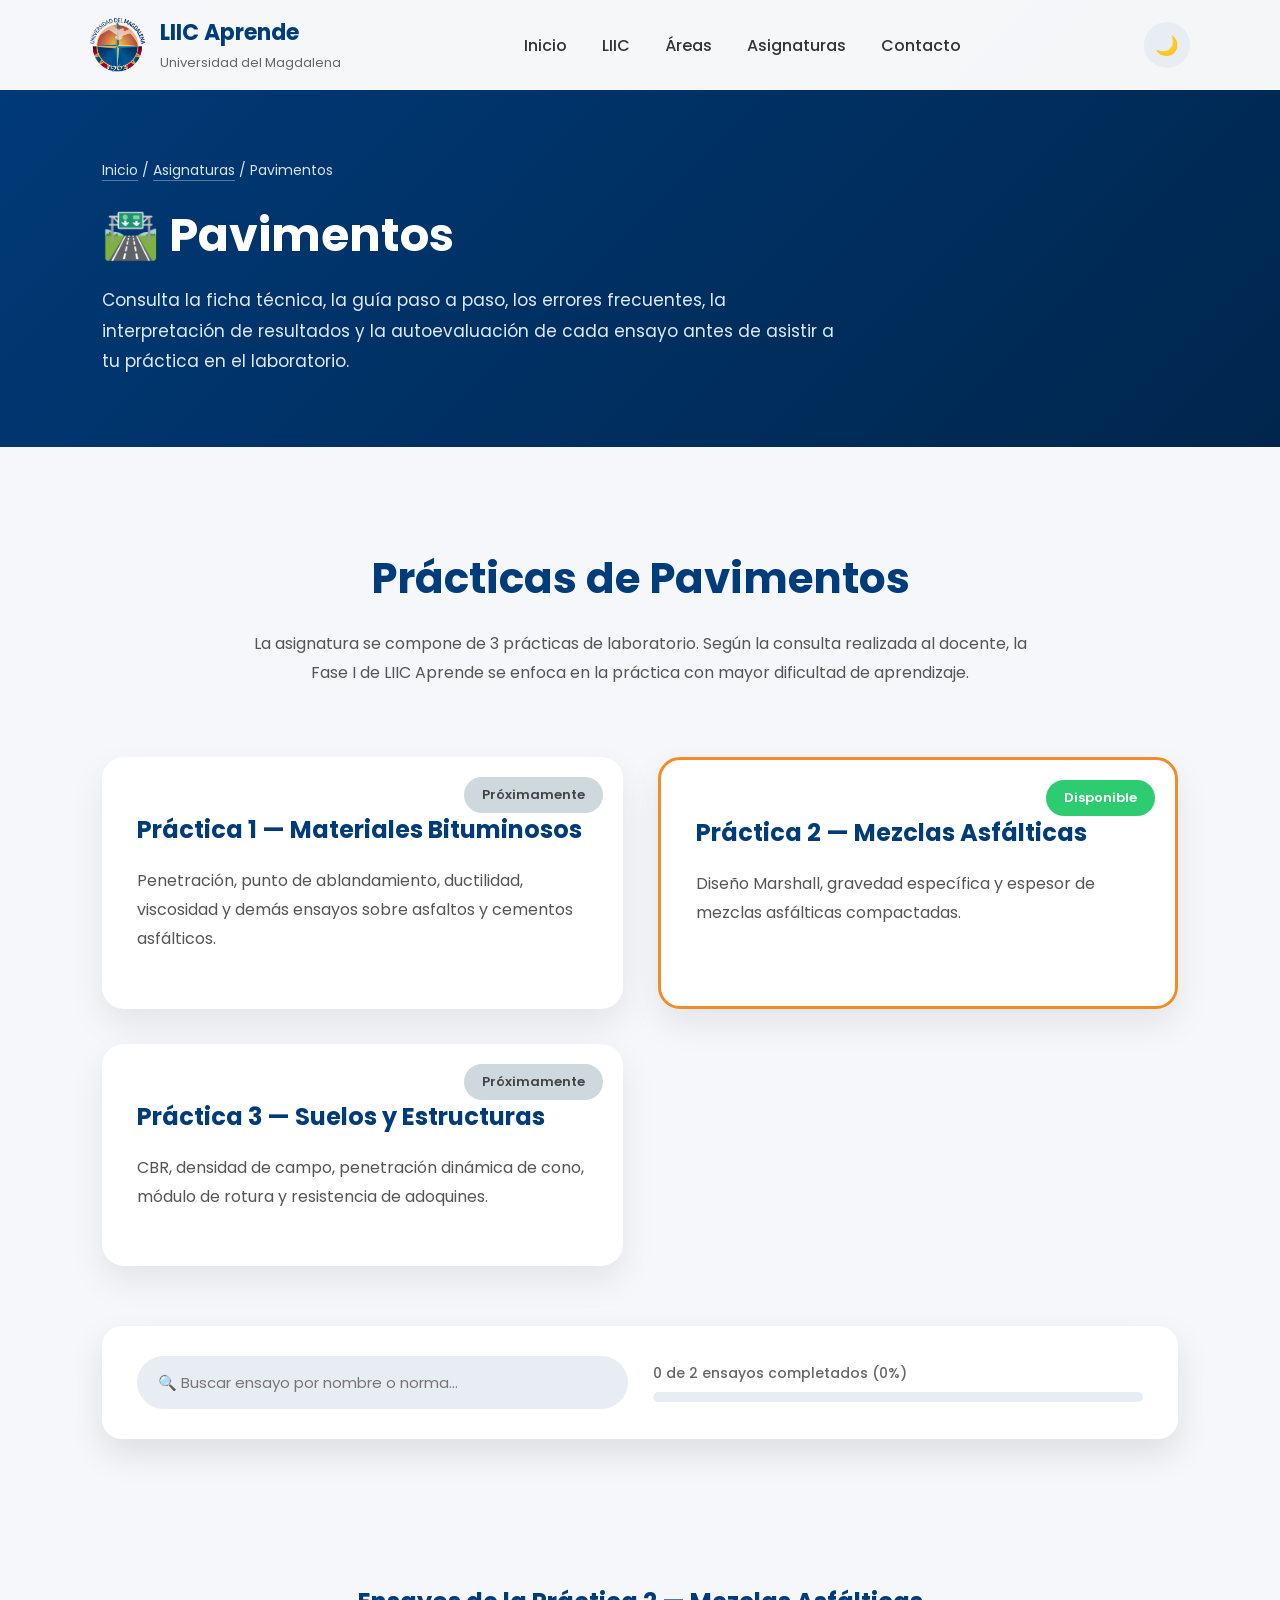
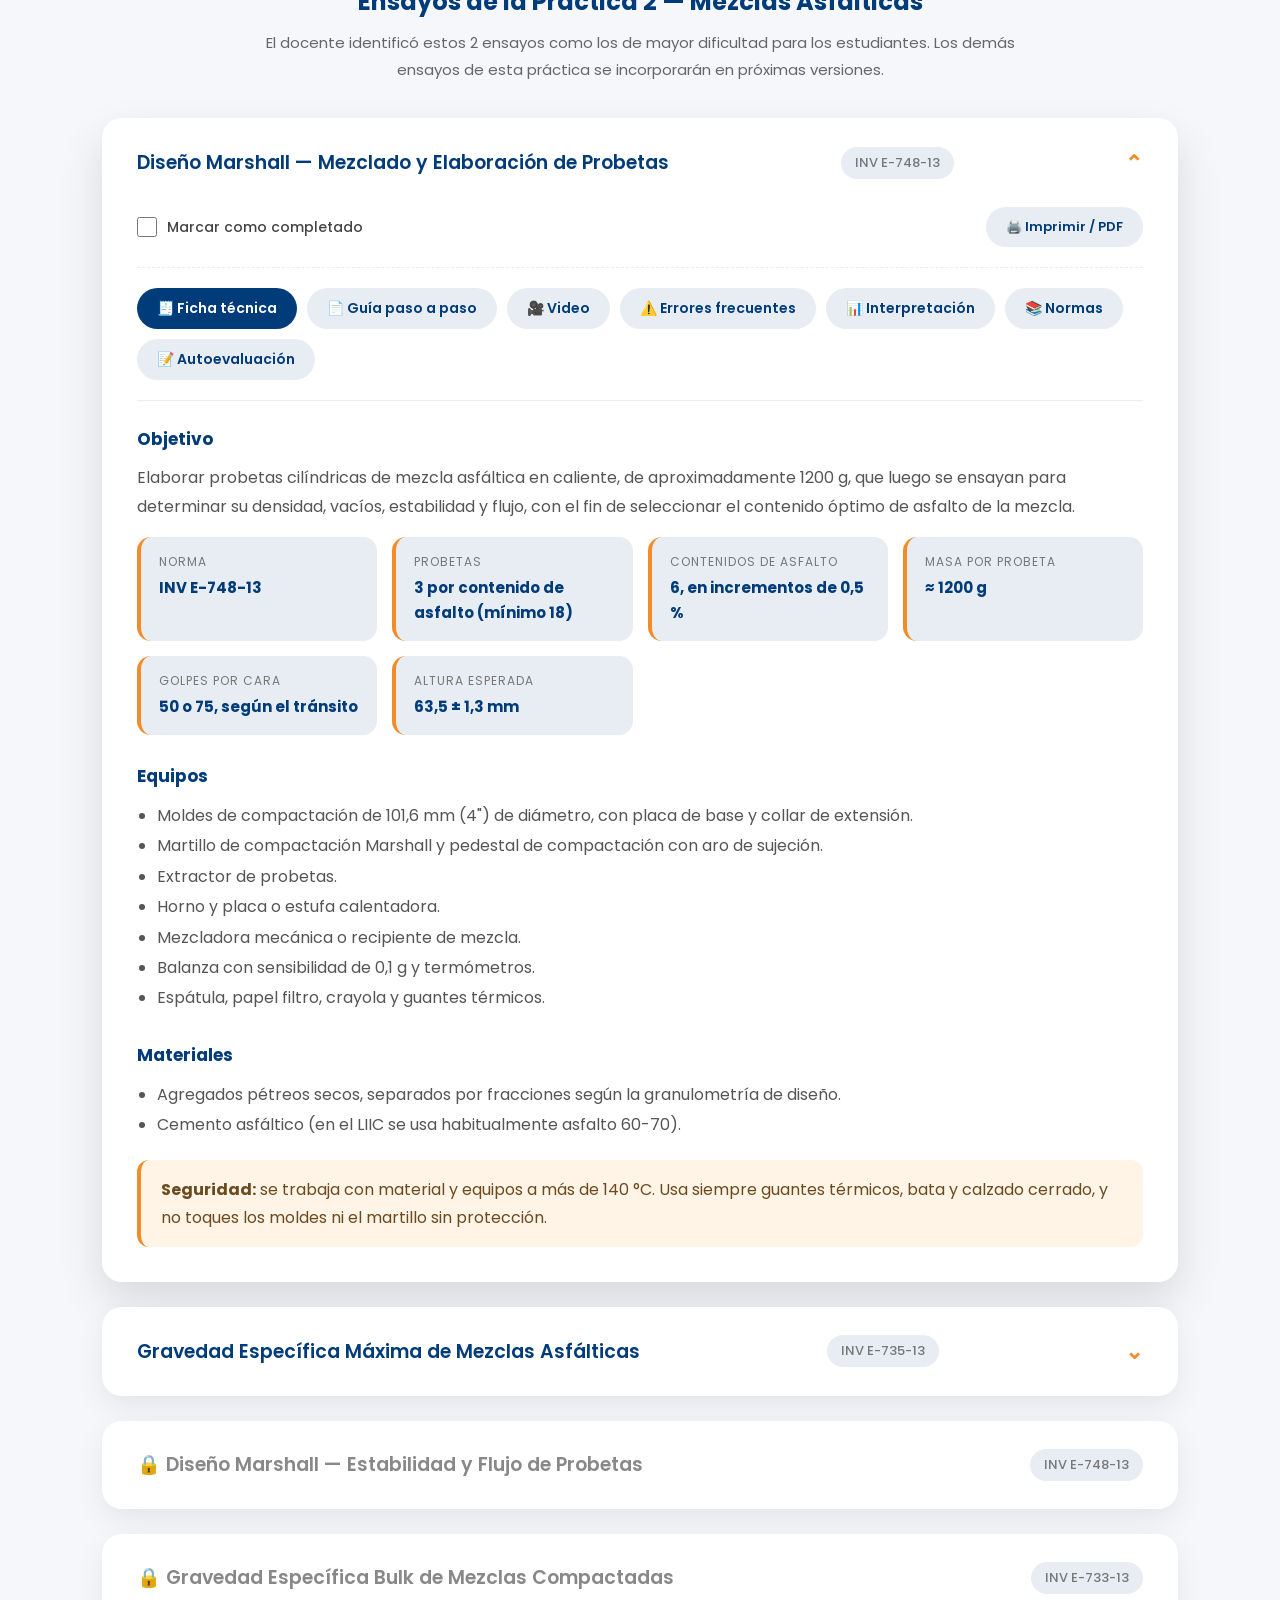
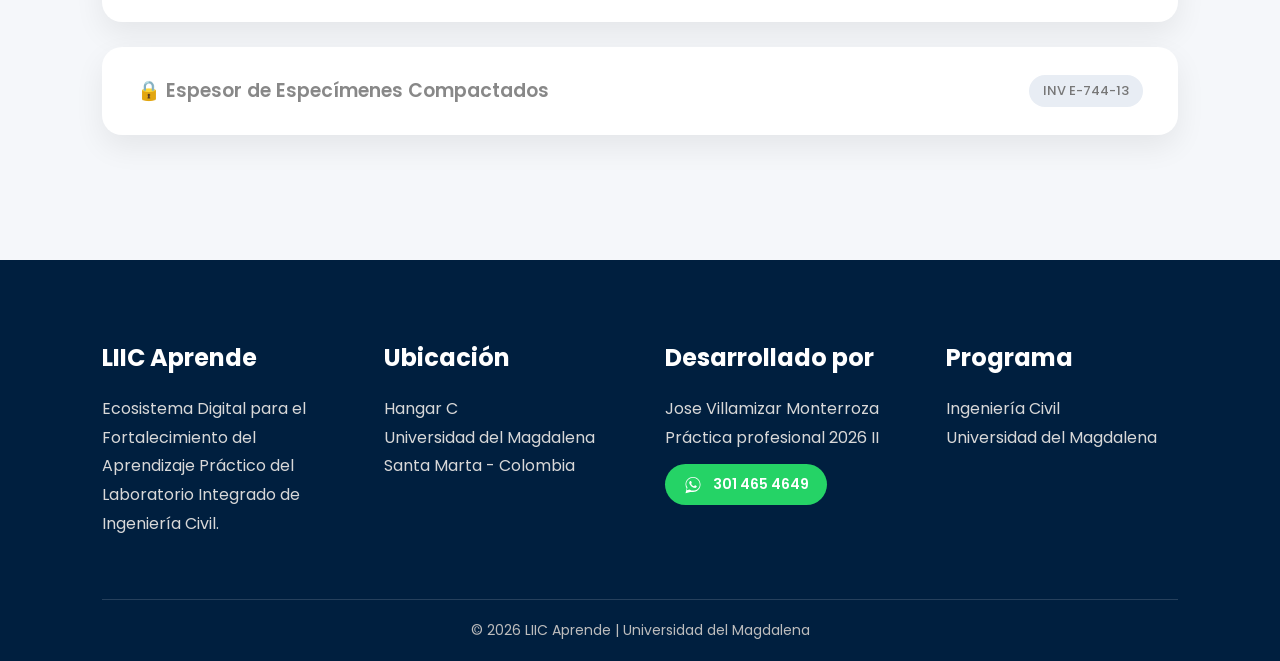
==== modulo.html @ 1488ef86 "Primera versión de LIIC Aprende" ====
<!DOCTYPE html>
<html lang="es">

<head>
    <script>
        (function () {
            var tema = localStorage.getItem('liic-tema') || 'light';
            document.documentElement.setAttribute('data-theme', tema);
        })();
    </script>

    <meta charset="UTF-8">
    <meta name="viewport" content="width=device-width, initial-scale=1.0">
    <title>Pavimentos | LIIC Aprende</title>
    <meta name="description" content="Guías, videos, errores frecuentes, normas técnicas y autoevaluaciones de la asignatura Pavimentos del Laboratorio Integrado de Ingeniería Civil.">

    <link rel="icon" type="image/svg+xml" href="assets/favicon.svg">

    <!-- Open Graph / redes sociales -->
    <meta property="og:title" content="Pavimentos | LIIC Aprende">
    <meta property="og:description" content="Consulta las guías, videos, errores frecuentes y normas técnicas de cada ensayo antes de asistir a tu práctica.">
    <meta property="og:image" content="assets/logo-unimagdalena.png">
    <meta property="og:type" content="website">
    <meta name="twitter:card" content="summary_large_image">

    <link rel="stylesheet" href="css/styles.css?v=4">
    <link rel="preconnect" href="https://fonts.googleapis.com">
    <link rel="preconnect" href="https://fonts.gstatic.com" crossorigin>
    <link href="https://fonts.googleapis.com/css2?family=Poppins:wght@300;400;500;600;700&display=swap" rel="stylesheet">
</head>

<body>

    <div id="loader">
        <div class="spinner"></div>
        <h2>LIIC Aprende</h2>
    </div>

    <!--==========================
    MODAL
    ===========================-->
    <div class="modal" id="modal">
        <div class="modalContenido">
            <span class="cerrar" id="cerrarModal">&times;</span>
            <h2 id="modalTitulo">Próximamente</h2>
            <p id="modalTexto">Este contenido aún se encuentra en desarrollo.</p>
            <button id="btnCerrar">Entendido</button>
        </div>
    </div>

    <button id="btnTop" aria-label="Volver arriba">↑</button>

    <header class="navbar">
        <div class="logo">
            <img src="assets/logo-unimagdalena.png" alt="Logo Universidad">
            <div>
                <h2>LIIC Aprende</h2>
                <span>Universidad del Magdalena</span>
            </div>
        </div>

        <nav id="navMenu">
            <a href="index.html#inicio">Inicio</a>
            <a href="index.html#liic">LIIC</a>
            <a href="index.html#areas">Áreas</a>
            <a href="index.html#materias">Asignaturas</a>
            <a href="index.html#contacto">Contacto</a>
        </nav>

        <div class="navAcciones">
            <button class="btnTema" id="btnTema" aria-label="Cambiar a modo oscuro">🌙</button>
            <button class="btnMenu" id="btnMenu" aria-label="Abrir menú">
                <span></span>
                <span></span>
                <span></span>
            </button>
        </div>
    </header>

    <section class="moduloHero">
        <div class="breadcrumb">
            <a href="index.html">Inicio</a> / <a href="index.html#materias">Asignaturas</a> / Pavimentos
        </div>
        <h1>🛣️ Pavimentos</h1>
        <p>
            Consulta la ficha técnica, la guía paso a paso, los errores frecuentes, la interpretación de resultados
            y la autoevaluación de cada ensayo antes de asistir a tu práctica en el laboratorio.
        </p>
    </section>

    <!--=========================================
    PRÁCTICAS DE LA ASIGNATURA
    ==========================================-->
    <section class="materias" id="practicas">
        <div class="titulo">
            <h2>Prácticas de Pavimentos</h2>
            <p>La asignatura se compone de 3 prácticas de laboratorio. Según la consulta realizada al docente, la Fase I de LIIC Aprende se enfoca en la práctica con mayor dificultad de aprendizaje.</p>
        </div>

        <div class="gridMaterias">
            <div class="materia bloqueada">
                <div class="estado">Próximamente</div>
                <h3>Práctica 1 — Materiales Bituminosos</h3>
                <p>Penetración, punto de ablandamiento, ductilidad, viscosidad y demás ensayos sobre asfaltos y cementos asfálticos.</p>
            </div>

            <div class="materia activa">
                <div class="estado disponible">Disponible</div>
                <h3>Práctica 2 — Mezclas Asfálticas</h3>
                <p>Diseño Marshall, gravedad específica y espesor de mezclas asfálticas compactadas.</p>
            </div>

            <div class="materia bloqueada">
                <div class="estado">Próximamente</div>
                <h3>Práctica 3 — Suelos y Estructuras</h3>
                <p>CBR, densidad de campo, penetración dinámica de cono, módulo de rotura y resistencia de adoquines.</p>
            </div>
        </div>
    </section>

    <!--=========================================
    BUSCADOR + PROGRESO
    ==========================================-->
    <div class="herramientasModulo">
        <div class="buscadorWrap">
            <input type="text" id="buscadorEnsayos" placeholder="🔍 Buscar ensayo por nombre o norma...">
        </div>
        <div class="progresoWrap">
            <div class="progresoInfo" id="progresoTexto">0 de 2 ensayos completados (0%)</div>
            <div class="progresoBarraFondo">
                <div class="progresoBarra" id="barraProgreso"></div>
            </div>
        </div>
    </div>

    <section class="ensayos">

        <div class="sinResultados" id="sinResultados">
            😕 No se encontraron ensayos que coincidan con tu búsqueda.
        </div>

        <div class="tituloEnsayos">
            <h3>Ensayos de la Práctica 2 — Mezclas Asfálticas</h3>
            <p>El docente identificó estos 2 ensayos como los de mayor dificultad para los estudiantes. Los demás ensayos de esta práctica se incorporarán en próximas versiones.</p>
        </div>

        <!-- ============ ENSAYO CRÍTICO 1 ============ -->
        <details class="ensayoCard" data-id="marshall-elaboracion" open>
            <summary>
                Diseño Marshall — Mezclado y Elaboración de Probetas
                <span class="norma">INV E-748-13</span>
                <span class="flecha">⌄</span>
            </summary>
            <div class="ensayoCuerpo">

                <div class="cardHerramientas">
                    <label class="checkCompletadoWrap">
                        <input type="checkbox" class="checkCompletado">
                        Marcar como completado
                    </label>
                    <button type="button" class="btnImprimir">🖨️ Imprimir / PDF</button>
                </div>

                <div class="tabs">
                    <button class="tabBtn activo" data-tab="ficha">🧾 Ficha técnica</button>
                    <button class="tabBtn" data-tab="guia">📄 Guía paso a paso</button>
                    <button class="tabBtn" data-tab="video">🎥 Video</button>
                    <button class="tabBtn" data-tab="errores">⚠️ Errores frecuentes</button>
                    <button class="tabBtn" data-tab="interpretacion">📊 Interpretación</button>
                    <button class="tabBtn" data-tab="normas">📚 Normas</button>
                    <button class="tabBtn" data-tab="autoeval">📝 Autoevaluación</button>
                </div>

                <!-- FICHA TÉCNICA -->
                <div class="tabPanel activo" data-panel="ficha">
                    <h4>Objetivo</h4>
                    <p>Elaborar probetas cilíndricas de mezcla asfáltica en caliente, de aproximadamente 1200 g, que luego se ensayan para determinar su densidad, vacíos, estabilidad y flujo, con el fin de seleccionar el contenido óptimo de asfalto de la mezcla.</p>

                    <div class="fichaGrid">
                        <div class="fichaItem">
                            <span class="fichaEtiqueta">Norma</span>
                            <strong>INV E-748-13</strong>
                        </div>
                        <div class="fichaItem">
                            <span class="fichaEtiqueta">Probetas</span>
                            <strong>3 por contenido de asfalto (mínimo 18)</strong>
                        </div>
                        <div class="fichaItem">
                            <span class="fichaEtiqueta">Contenidos de asfalto</span>
                            <strong>6, en incrementos de 0,5 %</strong>
                        </div>
                        <div class="fichaItem">
                            <span class="fichaEtiqueta">Masa por probeta</span>
                            <strong>≈ 1200 g</strong>
                        </div>
                        <div class="fichaItem">
                            <span class="fichaEtiqueta">Golpes por cara</span>
                            <strong>50 o 75, según el tránsito</strong>
                        </div>
                        <div class="fichaItem">
                            <span class="fichaEtiqueta">Altura esperada</span>
                            <strong>63,5 ± 1,3 mm</strong>
                        </div>
                    </div>

                    <h4>Equipos</h4>
                    <ul>
                        <li>Moldes de compactación de 101,6 mm (4") de diámetro, con placa de base y collar de extensión.</li>
                        <li>Martillo de compactación Marshall y pedestal de compactación con aro de sujeción.</li>
                        <li>Extractor de probetas.</li>
                        <li>Horno y placa o estufa calentadora.</li>
                        <li>Mezcladora mecánica o recipiente de mezcla.</li>
                        <li>Balanza con sensibilidad de 0,1 g y termómetros.</li>
                        <li>Espátula, papel filtro, crayola y guantes térmicos.</li>
                    </ul>

                    <h4>Materiales</h4>
                    <ul>
                        <li>Agregados pétreos secos, separados por fracciones según la granulometría de diseño.</li>
                        <li>Cemento asfáltico (en el LIIC se usa habitualmente asfalto 60-70).</li>
                    </ul>

                    <div class="nota notaAlerta">
                        <strong>Seguridad:</strong> se trabaja con material y equipos a más de 140 °C. Usa siempre guantes térmicos, bata y calzado cerrado, y no toques los moldes ni el martillo sin protección.
                    </div>
                </div>

                <!-- GUÍA PASO A PASO -->
                <div class="tabPanel" data-panel="guia">
                    <h4>1. Antes de la práctica</h4>
                    <ol class="pasos">
                        <li>Secar los agregados a 110 °C, separarlos por fracciones y pesar la masa de cada tamiz necesaria para una probeta de ≈ 1200 g, según la hoja de cálculo de diseño Marshall del LIIC.</li>
                        <li>Calcular la masa de asfalto para cada uno de los 6 contenidos. Normalmente se inicia en 4,5 % o 5,0 % y se aumenta de 0,5 % en 0,5 %.</li>
                        <li>Calentar el asfalto a la temperatura de mezcla definida por su curva de viscosidad; para asfaltos 60-70 suele estar alrededor de 145 °C.</li>
                        <li>Calentar los agregados en el horno a una temperatura mayor que la del asfalto, <b>sin superarla en más de 28 °C</b>.</li>
                    </ol>

                    <h4>2. Preparación de moldes y martillo</h4>
                    <ol class="pasos" start="5">
                        <li>Limpiar completamente el molde, el collar, la placa de base y la cara del martillo.</li>
                        <li>Calentarlos en la placa o estufa a una temperatura entre 90 °C y 150 °C.</li>
                        <li>Armar el molde y colocar un papel filtro en el fondo.</li>
                    </ol>

                    <h4>3. Mezclado</h4>
                    <ol class="pasos" start="8">
                        <li>Formar un cráter en los agregados calientes y agregar la masa de asfalto calculada.</li>
                        <li>Mezclar rápidamente hasta que todo el agregado quede recubierto de forma homogénea: <b>máximo 60 s</b> para una probeta o 120 s para una bachada.</li>
                    </ol>

                    <h4>4. Llenado del molde</h4>
                    <ol class="pasos" start="10">
                        <li>Verter toda la mezcla en el molde de una sola vez.</li>
                        <li>Con la espátula caliente, dar <b>15 golpes alrededor del perímetro y 10 en el interior</b>, y nivelar la superficie.</li>
                        <li>Colocar un segundo papel filtro sobre la mezcla.</li>
                        <li>Verificar que la mezcla esté a la temperatura de compactación. Si se enfrió por debajo del rango, se descarta: <b>no se permite recalentarla</b>.</li>
                    </ol>

                    <h4>5. Compactación</h4>
                    <ol class="pasos" start="14">
                        <li>Sujetar el molde con el aro en el pedestal y apoyar la zapata del martillo sobre la mezcla.</li>
                        <li>Aplicar <b>50 o 75 golpes</b>, según la categoría de tránsito especificada, dejando caer el martillo libremente y <b>manteniendo el vástago siempre vertical</b>.</li>
                        <li>Retirar el molde, invertirlo (intercambiando la placa de base y el collar) y aplicar el mismo número de golpes a la otra cara.</li>
                    </ol>

                    <h4>6. Extracción y curado</h4>
                    <ol class="pasos" start="17">
                        <li>Retirar la base y el collar y dejar enfriar la probeta dentro del molde hasta una temperatura a la que no se deforme al extraerla (con asfaltos de Barrancabermeja, usualmente cerca de 105 °C).</li>
                        <li>Extraer la probeta con el extractor, sin golpearla.</li>
                        <li>Identificarla con crayola (contenido de asfalto y número de probeta) y dejarla sobre una superficie plana y lisa durante una noche.</li>
                        <li>Al día siguiente, medir el espesor (INV E-744) y pesarla. Si la altura sale de 63,5 ± 1,3 mm, ajustar la masa de las siguientes probetas.</li>
                    </ol>

                    <div class="formula">
                        Masa ajustada = 63,5 × masa utilizada ÷ altura obtenida (mm)
                    </div>

                    <div class="nota">
                        <strong>Consejo:</strong> trabaja rápido entre el mezclado y la compactación. La mayoría de los problemas de esta práctica vienen de que la mezcla se enfría antes de compactarla.
                    </div>
                </div>

                <!-- VIDEO -->
                <div class="tabPanel" data-panel="video">
                    <div class="videoWrap">
                        <iframe src="https://player.vimeo.com/video/528723929?h=72ef0f18c7&amp;title=0&amp;byline=0&amp;portrait=0"
                            title="Práctica 2: Diseño de mezclas de concreto asfáltico en caliente"
                            allow="fullscreen; picture-in-picture; clipboard-write"
                            loading="lazy" referrerpolicy="strict-origin-when-cross-origin" allowfullscreen></iframe>
                    </div>
                    <p class="videoCredito">Video de la Práctica 2 completa (37 min). En él se muestra la elaboración de las probetas Marshall. Fuente: Centro Innova – Universidad del Magdalena, plataforma Bloque 10 (2021).</p>
                </div>

                <!-- ERRORES FRECUENTES -->
                <div class="tabPanel" data-panel="errores">
                    <h4>Errores más comunes y cómo evitarlos</h4>
                    <div class="errorItem">
                        <strong>Pesar mal las fracciones o el asfalto.</strong>
                        <p>Altera la granulometría y el contenido real de asfalto. Pesa cada fracción por separado y verifica la tara de la balanza.</p>
                    </div>
                    <div class="errorItem">
                        <strong>Temperaturas fuera de rango.</strong>
                        <p>Un agregado más de 28 °C por encima del asfalto lo envejece; una mezcla fría no se compacta bien. Controla la temperatura con termómetro en cada etapa.</p>
                    </div>
                    <div class="errorItem">
                        <strong>Mezclar demasiado tiempo.</strong>
                        <p>La mezcla pierde temperatura y el asfalto se oxida. No superes 60 s por probeta.</p>
                    </div>
                    <div class="errorItem">
                        <strong>No calentar el molde ni el martillo.</strong>
                        <p>La mezcla se enfría en contacto con el metal y los bordes de la probeta quedan mal compactados.</p>
                    </div>
                    <div class="errorItem">
                        <strong>Recalentar la mezcla enfriada.</strong>
                        <p>Cambia las propiedades del asfalto. Si la mezcla bajó del rango de compactación, debe descartarse.</p>
                    </div>
                    <div class="errorItem">
                        <strong>Chuzado irregular.</strong>
                        <p>No respetar los 15 golpes perimetrales y 10 centrales deja la mezcla segregada y la densidad no es uniforme.</p>
                    </div>
                    <div class="errorItem">
                        <strong>Martillo inclinado o golpes incompletos.</strong>
                        <p>El vástago debe estar vertical y la caída debe ser libre. Cuenta los golpes en voz alta y no olvides compactar la segunda cara.</p>
                    </div>
                    <div class="errorItem">
                        <strong>Extraer la probeta muy caliente.</strong>
                        <p>La probeta se deforma o se fractura. Espera a que se enfríe lo suficiente antes de usar el extractor.</p>
                    </div>
                    <div class="errorItem">
                        <strong>Olvidar el papel filtro o la identificación.</strong>
                        <p>Sin papel filtro la mezcla se pega al molde; sin marcar la probeta se confunden los contenidos de asfalto.</p>
                    </div>
                </div>

                <!-- INTERPRETACIÓN -->
                <div class="tabPanel" data-panel="interpretacion">
                    <h4>¿Qué se hace con las probetas?</h4>
                    <p>Con las probetas se determinan, para cada contenido de asfalto, la gravedad específica bulk (INV E-733), la estabilidad y el flujo (INV E-748) y, junto con la gravedad específica máxima (INV E-735), los parámetros volumétricos (INV E-799).</p>

                    <table class="tablaFicha">
                        <thead>
                            <tr><th>Parámetro</th><th>Tendencia al aumentar el asfalto</th></tr>
                        </thead>
                        <tbody>
                            <tr><td>Vacíos con aire (Va)</td><td>Disminuyen</td></tr>
                            <tr><td>Vacíos en el agregado mineral (VAM)</td><td>Bajan hasta un mínimo y luego aumentan</td></tr>
                            <tr><td>Vacíos llenos de asfalto (VFA)</td><td>Aumentan</td></tr>
                            <tr><td>Densidad bulk</td><td>Aumenta hasta un máximo y luego disminuye</td></tr>
                            <tr><td>Estabilidad</td><td>Aumenta hasta un máximo y luego disminuye</td></tr>
                            <tr><td>Flujo</td><td>Aumenta</td></tr>
                        </tbody>
                    </table>

                    <h4>Selección del contenido óptimo</h4>
                    <ol class="pasos">
                        <li>Graficar cada parámetro contra el contenido de asfalto.</li>
                        <li>En la gráfica de vacíos con aire, tomar el contenido de asfalto que corresponde al centro del rango especificado (Artículo 450 de INVIAS, según el tipo de capa y el tránsito).</li>
                        <li>Con ese contenido, leer los demás parámetros en las gráficas y verificar que todos cumplan la especificación.</li>
                    </ol>

                    <div class="nota">
                        <strong>Señal de alerta:</strong> si los resultados de las 3 probetas de un mismo contenido difieren mucho entre sí, es probable que haya habido errores de temperatura, de compactación o de pesaje durante su elaboración.
                    </div>
                </div>

                <!-- NORMAS -->
                <div class="tabPanel" data-panel="normas">
                    <h4>Normas y documentos de referencia</h4>
                    <ul>
                        <li>INV E-748-13 – Estabilidad y flujo de mezclas asfálticas en caliente empleando el equipo Marshall (incluye la elaboración de las probetas).</li>
                        <li>INV E-744-13 – Espesor o altura de especímenes compactados de mezclas asfálticas.</li>
                        <li>INV E-733-13 – Gravedad específica bulk y densidad de mezclas asfálticas compactadas.</li>
                        <li>INV E-799-13 – Análisis volumétrico de mezclas asfálticas compactadas en caliente.</li>
                        <li>INVIAS (2013). Especificaciones generales de construcción de carreteras, Artículo 450 – Mezclas asfálticas en caliente de gradación continua.</li>
                        <li>Asphalt Institute. MS-2: Mix Design Methods for Asphalt Concrete, capítulo 5 – Método Marshall.</li>
                        <li>LIIC. Instructivo de diseño de mezclas asfálticas densas en caliente por el método Marshall (Espinosa, 2016).</li>
                    </ul>
                </div>

                <!-- AUTOEVALUACIÓN -->
                <div class="tabPanel" data-panel="autoeval">
                    <div class="autoevalBox" data-quiz="marshall-elaboracion"><p>⚠️ Si ves este mensaje, el archivo <b>js/app.js</b> no está actualizado. Reemplázalo y recarga con Ctrl + F5.</p></div>
                </div>
            </div>
        </details>

        <!-- ============ ENSAYO CRÍTICO 2 ============ -->
        <details class="ensayoCard" data-id="gravedad-especifica-maxima">
            <summary>
                Gravedad Específica Máxima de Mezclas Asfálticas
                <span class="norma">INV E-735-13</span>
                <span class="flecha">⌄</span>
            </summary>
            <div class="ensayoCuerpo">

                <div class="cardHerramientas">
                    <label class="checkCompletadoWrap">
                        <input type="checkbox" class="checkCompletado">
                        Marcar como completado
                    </label>
                    <button type="button" class="btnImprimir">🖨️ Imprimir / PDF</button>
                </div>

                <div class="tabs">
                    <button class="tabBtn activo" data-tab="ficha">🧾 Ficha técnica</button>
                    <button class="tabBtn" data-tab="guia">📄 Guía paso a paso</button>
                    <button class="tabBtn" data-tab="video">🎥 Video</button>
                    <button class="tabBtn" data-tab="errores">⚠️ Errores frecuentes</button>
                    <button class="tabBtn" data-tab="interpretacion">📊 Interpretación</button>
                    <button class="tabBtn" data-tab="normas">📚 Normas</button>
                    <button class="tabBtn" data-tab="autoeval">📝 Autoevaluación</button>
                </div>

                <!-- FICHA TÉCNICA -->
                <div class="tabPanel activo" data-panel="ficha">
                    <h4>Objetivo</h4>
                    <p>Determinar la gravedad específica máxima teórica (G<sub>mm</sub>) de una mezcla asfáltica suelta, es decir, la de la mezcla sin vacíos de aire. Este valor es indispensable para calcular los vacíos con aire de las probetas y el asfalto absorbido por el agregado.</p>

                    <div class="fichaGrid">
                        <div class="fichaItem">
                            <span class="fichaEtiqueta">Norma</span>
                            <strong>INV E-735-13</strong>
                        </div>
                        <div class="fichaItem">
                            <span class="fichaEtiqueta">Muestra</span>
                            <strong>Mezcla suelta, sin compactar</strong>
                        </div>
                        <div class="fichaItem">
                            <span class="fichaEtiqueta">Presión residual</span>
                            <strong>3,7 ± 0,3 kPa (27,5 ± 2,5 mm Hg)</strong>
                        </div>
                        <div class="fichaItem">
                            <span class="fichaEtiqueta">Vacío y agitación</span>
                            <strong>15 ± 2 min</strong>
                        </div>
                        <div class="fichaItem">
                            <span class="fichaEtiqueta">Temperatura del agua</span>
                            <strong>25 °C</strong>
                        </div>
                        <div class="fichaItem">
                            <span class="fichaEtiqueta">Inmersión antes de pesar</span>
                            <strong>10 min</strong>
                        </div>
                    </div>

                    <h4>Equipos</h4>
                    <ul>
                        <li>Picnómetro de vacío.</li>
                        <li>Balanza con sensibilidad de 0,1 g y dispositivo de suspensión para pesar en agua.</li>
                        <li>Bomba de vacío capaz de llegar a 4,0 kPa o menos, con trampa de agua y manómetro de presión residual.</li>
                        <li>Válvula de purga.</li>
                        <li>Mesa vibratoria o dispositivo de agitación mecánica.</li>
                        <li>Baño de agua a 25 °C, termómetro y horno.</li>
                    </ul>

                    <h4>Masa mínima de muestra</h4>
                    <table class="tablaFicha">
                        <thead>
                            <tr><th>Tamaño máximo del agregado</th><th>Masa mínima (g)</th></tr>
                        </thead>
                        <tbody>
                            <tr><td>1"</td><td>2500</td></tr>
                            <tr><td>3/4"</td><td>2000</td></tr>
                            <tr><td>1/2"</td><td>1500</td></tr>
                            <tr><td>3/8"</td><td>1000</td></tr>
                            <tr><td>N.° 4</td><td>500</td></tr>
                        </tbody>
                    </table>
                </div>

                <!-- GUÍA PASO A PASO -->
                <div class="tabPanel" data-panel="guia">
                    <h4>1. Preparación de la muestra</h4>
                    <ol class="pasos">
                        <li>Mientras la mezcla aún está tibia, separar a mano las partículas hasta que los grumos de la fracción fina no superen 6,3 mm (1/4"), <b>sin partir el agregado</b>.</li>
                        <li>Dejar enfriar la muestra a temperatura ambiente.</li>
                    </ol>

                    <h4>2. Pesaje</h4>
                    <ol class="pasos" start="3">
                        <li>Calibrar el picnómetro: determinar su masa sumergida en agua a la temperatura de ensayo y registrarla como <b>B</b>.</li>
                        <li>Colocar la muestra en el picnómetro previamente tarado y registrar la masa seca de la muestra como <b>A</b>.</li>
                    </ol>

                    <h4>3. Remoción del aire</h4>
                    <ol class="pasos" start="5">
                        <li>Agregar agua a 25 °C hasta cubrir completamente la muestra (aproximadamente 2 cm por encima).</li>
                        <li>Tapar el picnómetro, colocarlo sobre la mesa vibratoria y conectar la bomba de vacío.</li>
                        <li>Encender la agitación y aplicar el vacío gradualmente, abriendo la válvula con suavidad, hasta que el manómetro marque <b>27,5 ± 2,5 mm Hg</b> de presión residual. Este valor debe alcanzarse en un máximo de 2 minutos.</li>
                        <li>Mantener el vacío y la agitación durante <b>15 ± 2 minutos</b>.</li>
                        <li>Liberar el vacío <b>lentamente</b> con la válvula de purga para no arrastrar partículas finas.</li>
                    </ol>

                    <h4>4. Pesaje en agua</h4>
                    <ol class="pasos" start="10">
                        <li>Retirar la tapa y sumergir el picnómetro con su contenido en el baño de agua a 25 °C.</li>
                        <li>Esperar <b>10 minutos</b> de inmersión y a que el agua esté completamente quieta.</li>
                        <li>Registrar la masa sumergida del picnómetro con la muestra como <b>C</b> y anotar la temperatura del baño.</li>
                    </ol>

                    <h4>5. Cálculo</h4>
                    <div class="formula">
                        G<sub>mm</sub> = A ÷ (A + B − C)
                    </div>
                    <p class="leyenda">A = masa seca de la muestra · B = masa del picnómetro sumergido · C = masa del picnómetro con la muestra, sumergido.</p>

                    <div class="nota">
                        <strong>Consejo:</strong> golpea suavemente el picnómetro durante la agitación para ayudar a liberar las burbujas que quedan adheridas a las partículas.
                    </div>
                </div>

                <!-- VIDEO -->
                <div class="tabPanel" data-panel="video">
                    <div class="videoWrap">
                        <iframe src="https://player.vimeo.com/video/528723929?h=72ef0f18c7&amp;title=0&amp;byline=0&amp;portrait=0"
                            title="Práctica 2: Diseño de mezclas de concreto asfáltico en caliente"
                            allow="fullscreen; picture-in-picture; clipboard-write"
                            loading="lazy" referrerpolicy="strict-origin-when-cross-origin" allowfullscreen></iframe>
                    </div>
                    <p class="videoCredito">Video de la Práctica 2 completa (37 min). En él se muestra la determinación de la gravedad específica máxima. Fuente: Centro Innova – Universidad del Magdalena, plataforma Bloque 10 (2021).</p>
                </div>

                <!-- ERRORES FRECUENTES -->
                <div class="tabPanel" data-panel="errores">
                    <h4>Errores más comunes y cómo evitarlos</h4>
                    <div class="errorItem">
                        <strong>Dejar grumos sin separar.</strong>
                        <p>El aire queda atrapado dentro de los grumos y la G<sub>mm</sub> resulta menor. Separa la mezcla mientras está tibia.</p>
                    </div>
                    <div class="errorItem">
                        <strong>Partir el agregado al desmenuzar.</strong>
                        <p>Expone superficies que no están cubiertas de asfalto y altera el resultado. Separa las partículas, no las rompas.</p>
                    </div>
                    <div class="errorItem">
                        <strong>No eliminar todo el aire.</strong>
                        <p>Las burbujas que quedan aumentan el volumen aparente. Verifica que el manómetro llegue a 27,5 ± 2,5 mm Hg y que la agitación funcione todo el tiempo.</p>
                    </div>
                    <div class="errorItem">
                        <strong>No respetar el tiempo de vacío.</strong>
                        <p>Menos de 13 minutos puede dejar aire atrapado. Controla los 15 ± 2 minutos con cronómetro.</p>
                    </div>
                    <div class="errorItem">
                        <strong>Liberar el vacío de golpe.</strong>
                        <p>El cambio brusco de presión arrastra partículas finas fuera del picnómetro. Abre la válvula de purga lentamente.</p>
                    </div>
                    <div class="errorItem">
                        <strong>Agua a una temperatura distinta de 25 °C.</strong>
                        <p>Cambia la densidad del agua y afecta las masas en agua. Verifica el baño con termómetro.</p>
                    </div>
                    <div class="errorItem">
                        <strong>Leer la balanza con el agua en movimiento.</strong>
                        <p>La turbulencia hace variar la lectura. Espera los 10 minutos de inmersión y a que el agua esté quieta, y verifica que el picnómetro no toque las paredes del baño.</p>
                    </div>
                    <div class="errorItem">
                        <strong>Usar menos muestra que la mínima.</strong>
                        <p>Aumenta el error relativo del ensayo. Revisa la tabla de masa mínima según el tamaño máximo del agregado.</p>
                    </div>
                </div>

                <!-- INTERPRETACIÓN -->
                <div class="tabPanel" data-panel="interpretacion">
                    <h4>¿Para qué sirve la G<sub>mm</sub>?</h4>
                    <p>La gravedad específica máxima se compara con la gravedad específica bulk de las probetas compactadas (G<sub>mb</sub>) para calcular los vacíos con aire de la mezcla:</p>
                    <div class="formula">
                        Va (%) = 100 × (G<sub>mm</sub> − G<sub>mb</sub>) ÷ G<sub>mm</sub>
                    </div>
                    <p>También permite calcular la gravedad específica efectiva del agregado (G<sub>se</sub>) y el porcentaje de asfalto absorbido (P<sub>ba</sub>), según la norma INV E-799.</p>

                    <h4>Cómo saber si el resultado es coherente</h4>
                    <ul>
                        <li>La G<sub>mm</sub> <b>disminuye</b> a medida que aumenta el contenido de asfalto, porque el asfalto es menos denso que el agregado.</li>
                        <li>La G<sub>mm</sub> siempre debe ser <b>mayor</b> que la G<sub>mb</sub> de las probetas del mismo contenido de asfalto. Si no lo es, hay un error en alguno de los dos ensayos.</li>
                        <li>La G<sub>se</sub> calculada con cada contenido de asfalto debería ser prácticamente constante. Si varía mucho, revisa el ensayo.</li>
                    </ul>

                    <div class="nota notaAlerta">
                        <strong>Importante:</strong> un error pequeño en el pesaje se amplifica en el cálculo de vacíos. Por eso las masas deben registrarse con aproximación a 0,1 g.
                    </div>
                </div>

                <!-- NORMAS -->
                <div class="tabPanel" data-panel="normas">
                    <h4>Normas y documentos de referencia</h4>
                    <ul>
                        <li>INV E-735-13 – Gravedad específica máxima teórica (G<sub>mm</sub>) y densidad de mezclas asfálticas para pavimentos.</li>
                        <li>INV E-799-13 – Análisis volumétrico de mezclas asfálticas compactadas en caliente.</li>
                        <li>Asphalt Institute. MS-2: Mix Design Methods for Asphalt Concrete, capítulo 5 – Método Marshall.</li>
                        <li>LIIC. Instructivo de diseño de mezclas asfálticas densas en caliente por el método Marshall (Espinosa, 2016).</li>
                    </ul>
                </div>

                <!-- AUTOEVALUACIÓN -->
                <div class="tabPanel" data-panel="autoeval">
                    <div class="autoevalBox" data-quiz="gravedad-especifica-maxima"><p>⚠️ Si ves este mensaje, el archivo <b>js/app.js</b> no está actualizado. Reemplázalo y recarga con Ctrl + F5.</p></div>
                </div>
            </div>
        </details>

        <!-- ============ ENSAYOS NO PRIORIZADOS (BLOQUEADOS) ============ -->
        <div class="ensayoCard bloqueada">
            <div class="ensayoBloqueadoHeader">
                <span>🔒 Diseño Marshall — Estabilidad y Flujo de Probetas</span>
                <span class="norma">INV E-748-13</span>
            </div>
        </div>

        <div class="ensayoCard bloqueada">
            <div class="ensayoBloqueadoHeader">
                <span>🔒 Gravedad Específica Bulk de Mezclas Compactadas</span>
                <span class="norma">INV E-733-13</span>
            </div>
        </div>

        <div class="ensayoCard bloqueada">
            <div class="ensayoBloqueadoHeader">
                <span>🔒 Espesor de Especímenes Compactados</span>
                <span class="norma">INV E-744-13</span>
            </div>
        </div>

    </section>

    <footer id="contacto">
        <div class="footerGrid">
            <div>
                <h3>LIIC Aprende</h3>
                <p>Ecosistema Digital para el Fortalecimiento del Aprendizaje Práctico del Laboratorio Integrado de Ingeniería Civil.</p>
            </div>
            <div>
                <h3>Ubicación</h3>
                <p>Hangar C<br>Universidad del Magdalena<br>Santa Marta - Colombia</p>
            </div>
            <div>
                <h3>Desarrollado por</h3>
                <p>Jose Villamizar Monterroza</p>
                <p>Práctica profesional 2026 II</p>
                <a href="https://wa.me/573014654649" target="_blank" rel="noopener" class="whatsapp">
                    <svg viewBox="0 0 32 32" xmlns="http://www.w3.org/2000/svg">
                        <path d="M16.004 3C9.377 3 4 8.373 4 15c0 2.36.687 4.56 1.872 6.41L4 29l7.77-1.84A11.94 11.94 0 0 0 16.004 27C22.63 27 28 21.63 28 15S22.63 3 16.004 3Zm0 21.8a9.76 9.76 0 0 1-4.98-1.36l-.357-.21-4.61 1.09 1.11-4.49-.234-.37A9.77 9.77 0 0 1 5.2 15c0-5.96 4.85-10.8 10.804-10.8S26.8 9.04 26.8 15 21.958 24.8 16.004 24.8Zm5.36-7.34c-.294-.147-1.74-.86-2.01-.958-.27-.099-.467-.147-.663.147-.196.294-.76.958-.932 1.155-.171.196-.343.221-.637.074-.294-.147-1.24-.457-2.362-1.457-.873-.778-1.463-1.74-1.634-2.034-.171-.294-.018-.453.129-.6.132-.132.294-.343.441-.515.147-.171.196-.294.294-.49.098-.196.049-.368-.025-.515-.074-.147-.663-1.598-.909-2.19-.239-.573-.482-.495-.663-.504l-.564-.01c-.196 0-.515.074-.784.368-.27.294-1.03 1.007-1.03 2.457 0 1.45 1.055 2.85 1.202 3.047.147.196 2.076 3.17 5.03 4.444.703.304 1.252.485 1.68.62.706.225 1.348.193 1.856.117.566-.085 1.74-.712 1.985-1.4.245-.688.245-1.278.172-1.4-.074-.123-.27-.196-.564-.343Z"/>
                    </svg>
                    301 465 4649
                </a>
            </div>
            <div>
                <h3>Programa</h3>
                <p>Ingeniería Civil</p>
                <p>Universidad del Magdalena</p>
            </div>
        </div>

        <div class="copy">© 2026 LIIC Aprende | Universidad del Magdalena</div>
    </footer>

    <script src="js/app.js?v=4"></script>
</body>

</html>
---- css/styles.css ----
/*==========================================
LIIC APRENDE
Universidad del Magdalena
==========================================*/

* {
    margin: 0;
    padding: 0;
    box-sizing: border-box;
}

html {
    scroll-behavior: smooth;
}

body {
    font-family: 'Poppins', sans-serif;
    background: #F5F7FA;
    color: #222;
    overflow-x: hidden;
    transition: background .35s, color .35s;
}

/*==========================
COLORES
==========================*/

:root {
    --azul: #003B7A;
    --azulOscuro: #00264D;
    --azulClaro: #0E5DA8;
    --naranja: #F28C28;
    --gris: #F5F7FA;
    --gris2: #E8EDF4;
    --texto: #222;
    --blanco: #ffffff;
}

/*==========================
TITULOS
==========================*/

h1 {
    font-size: 64px;
    font-weight: 700;
}

h2 {
    font-size: 42px;
    color: var(--azul);
    margin-bottom: 20px;
}

h3 {
    font-size: 24px;
    margin-bottom: 10px;
}

p {
    line-height: 1.8;
    color: #555;
}

/*==========================
SECCIONES
==========================*/

section {
    padding: 100px 8%;
}

.titulo {
    text-align: center;
    margin-bottom: 70px;
}

.titulo p {
    max-width: 800px;
    margin: auto;
}

/*==========================
BOTONES
==========================*/

button {
    border: none;
    padding: 15px 35px;
    border-radius: 50px;
    background: var(--naranja);
    color: white;
    cursor: pointer;
    font-size: 16px;
    font-weight: 600;
    transition: .35s;
    font-family: inherit;
}

button:hover {
    transform: translateY(-6px);
    box-shadow: 0px 15px 35px rgba(0, 0, 0, .18);
}

/*==========================
NAVBAR
==========================*/

.navbar {
    position: fixed;
    top: 0;
    left: 0;
    width: 100%;
    height: 90px;
    background: rgba(255, 255, 255, .96);
    display: flex;
    justify-content: space-between;
    align-items: center;
    padding: 0 7%;
    z-index: 999;
    box-shadow: 0 5px 20px rgba(0, 0, 0, .08);
    transition: background .35s, box-shadow .35s;
}

.logo {
    display: flex;
    align-items: center;
    gap: 15px;
}

.logo img {
    width: 55px;
}

.logo h2 {
    font-size: 22px;
    margin: 0;
    color: var(--azul);
}

.logo span {
    font-size: 13px;
    color: #666;
}

nav {
    display: flex;
    gap: 35px;
}

nav a {
    text-decoration: none;
    color: #333;
    font-weight: 500;
    transition: .3s;
}

nav a:hover {
    color: var(--naranja);
}

/*==========================
NAV DERECHA (tema + menú)
==========================*/

.navAcciones {
    display: flex;
    align-items: center;
    gap: 12px;
}

.btnTema {
    background: var(--gris2);
    color: var(--azul);
    width: 46px;
    height: 46px;
    border-radius: 50%;
    padding: 0;
    display: flex;
    align-items: center;
    justify-content: center;
    font-size: 19px;
    flex-shrink: 0;
}

.btnTema:hover {
    transform: translateY(-4px) rotate(15deg);
    box-shadow: 0 10px 20px rgba(0, 0, 0, .15);
}

/*==========================
MENÚ MÓVIL (hamburguesa)
==========================*/

.btnMenu {
    display: none;
    flex-direction: column;
    justify-content: center;
    align-items: center;
    gap: 5px;
    width: 46px;
    height: 46px;
    padding: 0;
    background: transparent;
    box-shadow: none;
}

.btnMenu:hover {
    transform: none;
    box-shadow: none;
}

.btnMenu span {
    display: block;
    width: 26px;
    height: 3px;
    background: var(--azul);
    border-radius: 3px;
    transition: .3s;
}

.btnMenu.activo span:nth-child(1) {
    transform: translateY(8px) rotate(45deg);
}

.btnMenu.activo span:nth-child(2) {
    opacity: 0;
}

.btnMenu.activo span:nth-child(3) {
    transform: translateY(-8px) rotate(-45deg);
}

/*==========================
HERO
==========================*/

.hero {
    height: 100vh;
    position: relative;
    display: flex;
    justify-content: center;
    align-items: center;
    overflow: hidden;
    background: url("../assets/hangar.jpg") center center;
    background-size: cover;
    background-attachment: fixed;
}

.overlay {
    position: absolute;
    inset: 0;
    background: linear-gradient(135deg, rgba(0, 30, 70, .82), rgba(0, 58, 122, .60));
}

.hero-content {
    position: relative;
    z-index: 10;
    text-align: center;
    max-width: 1000px;
    padding: 30px;
    animation: subir 1.2s;
}

.subtitulo {
    display: inline-block;
    padding: 10px 25px;
    background: rgba(255, 255, 255, .15);
    border: 1px solid rgba(255, 255, 255, .25);
    backdrop-filter: blur(8px);
    color: white;
    border-radius: 40px;
    margin-bottom: 25px;
    letter-spacing: 2px;
}

.hero h1 {
    font-size: 90px;
    color: white;
    margin-bottom: 10px;
}

.hero h2 {
    font-size: 34px;
    color: white;
    font-weight: 500;
    margin-bottom: 30px;
}

.hero p {
    color: white;
    font-size: 22px;
    max-width: 760px;
    margin: auto;
    margin-bottom: 45px;
    line-height: 1.8;
}

.heroBotones {
    display: flex;
    justify-content: center;
    gap: 25px;
    flex-wrap: wrap;
}

.btnPrincipal {
    background: var(--naranja);
    padding: 18px 45px;
    font-size: 18px;
}

.btnSecundario {
    background: transparent;
    border: 2px solid white;
    color: white;
    padding: 18px 45px;
    font-size: 18px;
}

.btnSecundario:hover {
    background: white;
    color: var(--azul);
}

.scroll {
    position: absolute;
    bottom: 35px;
    left: 50%;
    transform: translateX(-50%);
    font-size: 45px;
    color: white;
    animation: bajar 1.5s infinite;
    z-index: 20;
}

@keyframes bajar {
    0% { transform: translate(-50%, 0); }
    50% { transform: translate(-50%, 15px); }
    100% { transform: translate(-50%, 0); }
}

@keyframes subir {
    from { opacity: 0; transform: translateY(80px); }
    to { opacity: 1; transform: translateY(0); }
}

/*==========================
MISIÓN Y VISIÓN
==========================*/

.misionVision {
    display: grid;
    grid-template-columns: repeat(2, 1fr);
    gap: 40px;
    background: white;
}

.box {
    background: #F8FAFD;
    padding: 50px;
    border-radius: 25px;
    text-align: center;
    transition: .35s;
    box-shadow: 0 10px 25px rgba(0, 0, 0, .08);
}

.box:hover {
    transform: translateY(-10px);
    box-shadow: 0 20px 40px rgba(0, 0, 0, .15);
}

.box .icono {
    font-size: 60px;
    margin-bottom: 25px;
}

/*==========================
ÁREAS
==========================*/

.areas {
    background: linear-gradient(to bottom, #ffffff, #f4f8fc);
}

.gridAreas {
    display: grid;
    grid-template-columns: repeat(auto-fit, minmax(320px, 1fr));
    gap: 35px;
}

.areaCard {
    background: white;
    border-radius: 22px;
    overflow: hidden;
    box-shadow: 0 15px 35px rgba(0, 0, 0, .08);
    transition: .35s;
    cursor: pointer;
}

.areaCard:hover {
    transform: translateY(-12px);
    box-shadow: 0 25px 45px rgba(0, 0, 0, .18);
}

.areaCard img {
    width: 100%;
    height: 230px;
    object-fit: cover;
    transition: .4s;
}

.areaCard:hover img {
    transform: scale(1.08);
}

.areaCard h3 {
    color: var(--azul);
    padding: 25px 25px 10px;
}

.areaCard p {
    padding: 0 25px 30px;
    color: #666;
    font-size: 15px;
}

/*==========================
MATERIAS
==========================*/

.materias {
    background: #F5F7FA;
}

.gridMaterias {
    display: grid;
    grid-template-columns: repeat(auto-fit, minmax(350px, 1fr));
    gap: 35px;
}

.materia {
    position: relative;
    background: white;
    border-radius: 22px;
    padding: 35px;
    box-shadow: 0 15px 35px rgba(0, 0, 0, .08);
    transition: .35s;
}

.materia:hover {
    transform: translateY(-10px);
    box-shadow: 0 20px 45px rgba(0, 0, 0, .16);
}

.materia h3 {
    margin-top: 20px;
    color: var(--azul);
}

.materia p {
    margin: 20px 0;
}

.estado {
    position: absolute;
    top: 20px;
    right: 20px;
    padding: 8px 18px;
    border-radius: 30px;
    font-size: 13px;
    font-weight: 600;
    background: #cfd8dc;
    color: #444;
}

.disponible {
    background: #2ecc71;
    color: white;
}

.activa {
    border: 3px solid var(--naranja);
}

.bloqueada {
    opacity: .85;
    cursor: pointer;
}

.bloqueada:hover {
    opacity: 1;
}

/*==========================
RECURSOS
==========================*/

.recursos {
    background: white;
}

.gridRecursos {
    display: grid;
    grid-template-columns: repeat(auto-fit, minmax(280px, 1fr));
    gap: 35px;
}

.recurso {
    background: #F8FAFD;
    border-radius: 22px;
    padding: 40px 30px;
    text-align: center;
    transition: .35s;
    box-shadow: 0 12px 25px rgba(0, 0, 0, .07);
}

.recurso:hover {
    transform: translateY(-12px);
    background: var(--azul);
    color: white;
}

.recurso:hover h3,
.recurso:hover p {
    color: white;
}

.recurso .icono {
    width: 90px;
    height: 90px;
    margin: auto;
    border-radius: 50%;
    background: var(--naranja);
    color: white;
    display: flex;
    justify-content: center;
    align-items: center;
    font-size: 42px;
    margin-bottom: 25px;
}

/*==========================
ESTADÍSTICAS
==========================*/

.estadisticasHome {
    background: linear-gradient(135deg, var(--azul), var(--azulOscuro));
    display: grid;
    grid-template-columns: repeat(4, 1fr);
    gap: 40px;
    text-align: center;
    color: white;
}

.numero {
    padding: 40px;
}

.numero h2 {
    color: white;
    font-size: 60px;
    margin-bottom: 15px;
}

.numero span {
    color: #ddd;
    font-size: 17px;
}

/*==========================
GALERÍA
==========================*/

.galeria {
    background: #F5F7FA;
}

.gridGaleria {
    display: grid;
    grid-template-columns: repeat(3, 1fr);
    gap: 20px;
}

.gridGaleria img {
    width: 100%;
    height: 260px;
    object-fit: cover;
    border-radius: 20px;
    transition: .4s;
    cursor: pointer;
    box-shadow: 0 10px 25px rgba(0, 0, 0, .10);
}

.gridGaleria img:hover {
    transform: scale(1.05);
    box-shadow: 0 20px 40px rgba(0, 0, 0, .20);
}

/*==========================
CTA
==========================*/

.cta {
    background: linear-gradient(135deg, #003B7A, #0E5DA8);
    text-align: center;
    color: white;
}

.cta h2 {
    color: white;
    font-size: 48px;
    margin-bottom: 20px;
}

.cta p {
    color: #EEE;
    max-width: 750px;
    margin: auto;
    margin-bottom: 40px;
    font-size: 18px;
}

.cta button {
    background: var(--naranja);
    font-size: 18px;
    padding: 18px 45px;
}

.cta button:hover {
    background: white;
    color: var(--azul);
}

/*==========================
FOOTER
==========================*/

footer {
    background: #001F3F;
    color: white;
    padding: 80px 8% 20px;
}

.footerGrid {
    display: grid;
    grid-template-columns: repeat(4, 1fr);
    gap: 50px;
    margin-bottom: 60px;
}

.footerGrid h3 {
    color: white;
    margin-bottom: 20px;
}

.footerGrid p {
    color: #d8d8d8;
    line-height: 1.8;
}

.whatsapp {
    display: inline-flex;
    align-items: center;
    gap: 10px;
    margin-top: 12px;
    padding: 10px 18px;
    background: #25D366;
    color: white;
    border-radius: 30px;
    font-size: 14px;
    font-weight: 600;
    text-decoration: none;
    transition: .3s;
}

.whatsapp:hover {
    background: #1ebc59;
    transform: translateY(-4px);
}

.whatsapp svg {
    width: 20px;
    height: 20px;
    fill: white;
    flex-shrink: 0;
}

.copy {
    border-top: 1px solid rgba(255, 255, 255, .15);
    padding-top: 20px;
    text-align: center;
    color: #bdbdbd;
    font-size: 14px;
}

/*==================================
MODAL
===================================*/

.modal {
    position: fixed;
    inset: 0;
    background: rgba(0, 0, 0, .55);
    display: flex;
    justify-content: center;
    align-items: center;
    opacity: 0;
    visibility: hidden;
    transition: .35s;
    z-index: 99999;
    backdrop-filter: blur(6px);
}

.modal.show {
    opacity: 1;
    visibility: visible;
}

.modalContenido {
    position: relative;
    width: 520px;
    max-width: 92%;
    background: white;
    border-radius: 25px;
    padding: 45px;
    text-align: center;
    transform: scale(.8);
    transition: .35s;
    box-shadow: 0 30px 70px rgba(0, 0, 0, .25);
}

.modal.show .modalContenido {
    transform: scale(1);
}

.modalContenido h2 {
    color: var(--azul);
}

.modalContenido p {
    margin: 25px 0 35px;
}

.cerrar {
    position: absolute;
    top: 18px;
    right: 24px;
    font-size: 30px;
    cursor: pointer;
    color: #999;
    line-height: 1;
}

.cerrar:hover {
    color: var(--azul);
}

#btnTop {
    position: fixed;
    bottom: 35px;
    right: 35px;
    width: 60px;
    height: 60px;
    border-radius: 50%;
    border: none;
    background: var(--naranja);
    color: white;
    font-size: 24px;
    cursor: pointer;
    display: none;
    z-index: 999;
    transition: .3s;
}

#btnTop:hover {
    transform: translateY(-8px);
}

/*==================================
LOADER
===================================*/

#loader {
    position: fixed;
    inset: 0;
    background: white;
    display: flex;
    flex-direction: column;
    justify-content: center;
    align-items: center;
    z-index: 999999;
    transition: 1s;
}

.spinner {
    width: 90px;
    height: 90px;
    border: 8px solid #ddd;
    border-top: 8px solid var(--naranja);
    border-radius: 50%;
    animation: girar 1s linear infinite;
    margin-bottom: 30px;
}

@keyframes girar {
    100% { transform: rotate(360deg); }
}

.loaderOculto {
    opacity: 0;
    visibility: hidden;
}

.particles {
    position: absolute;
    inset: 0;
    background-image: radial-gradient(white 1px, transparent 1px);
    background-size: 55px 55px;
    opacity: .08;
    animation: mover 20s linear infinite;
}

@keyframes mover {
    from { transform: translateY(0); }
    to { transform: translateY(120px); }
}

/*==================================
PÁGINA DEL MÓDULO (modulo.html)
===================================*/

.moduloHero {
    padding: 160px 8% 70px;
    background: linear-gradient(135deg, var(--azul), var(--azulOscuro));
    color: white;
}

.breadcrumb {
    font-size: 14px;
    margin-bottom: 20px;
    opacity: .85;
}

.breadcrumb a {
    color: white;
    text-decoration: none;
    border-bottom: 1px solid rgba(255, 255, 255, .4);
}

.moduloHero h1 {
    font-size: 46px;
    color: white;
    margin-bottom: 15px;
}

.moduloHero p {
    color: #dfe9f5;
    max-width: 750px;
    font-size: 17px;
}

.ensayos {
    background: #F5F7FA;
}

.ensayoCard {
    background: white;
    border-radius: 20px;
    margin-bottom: 25px;
    box-shadow: 0 12px 30px rgba(0, 0, 0, .07);
    overflow: hidden;
    transition: box-shadow .35s;
}

.ensayoCard[open] {
    box-shadow: 0 20px 45px rgba(0, 0, 0, .12);
}

.ensayoCard summary {
    list-style: none;
    cursor: pointer;
    padding: 28px 35px;
    display: flex;
    align-items: center;
    justify-content: space-between;
    gap: 20px;
    font-weight: 600;
    color: var(--azul);
    font-size: 19px;
    transition: background .25s;
}

.ensayoCard summary:hover {
    background: #FAFBFD;
}

.ensayoCard summary::-webkit-details-marker {
    display: none;
}

.ensayoCard summary .norma {
    font-size: 13px;
    font-weight: 500;
    color: #777;
    background: var(--gris2);
    padding: 6px 14px;
    border-radius: 30px;
    white-space: nowrap;
}

.ensayoCard summary .flecha {
    font-size: 22px;
    color: var(--naranja);
    transition: .3s;
    flex-shrink: 0;
}

.ensayoCard[open] summary .flecha {
    transform: rotate(180deg);
}

.ensayoCuerpo {
    padding: 0 35px 35px;
}

.tabs {
    display: flex;
    flex-wrap: wrap;
    gap: 10px;
    margin-bottom: 25px;
    border-bottom: 1px solid var(--gris2);
    padding-bottom: 20px;
}

.tabBtn {
    background: var(--gris2);
    color: var(--azul);
    padding: 10px 20px;
    font-size: 14px;
    border-radius: 30px;
}

.tabBtn:hover {
    transform: none;
    box-shadow: none;
    background: #dde6f0;
}

.tabBtn.activo {
    background: var(--azul);
    color: white;
}

.tabBtn.activo:hover {
    background: var(--azul);
}

.tabPanel {
    display: none;
    animation: subir .4s;
}

.tabPanel.activo {
    display: block;
}

.tabPanel h4 {
    color: var(--azul);
    margin-bottom: 12px;
    font-size: 17px;
}

.tabPanel ul {
    padding-left: 20px;
    color: #555;
    line-height: 1.9;
}

.videoPlaceholder {
    background: var(--gris2);
    border-radius: 15px;
    padding: 50px 20px;
    text-align: center;
    color: #777;
}

.autoevalBox {
    background: var(--gris2);
    border-radius: 15px;
    padding: 35px;
    text-align: center;
}

.autoevalBox button {
    margin-top: 15px;
}

/*==================================
HERRAMIENTAS DEL MÓDULO (buscador + progreso)
===================================*/

.herramientasModulo {
    background: white;
    margin: -40px 8% 45px;
    padding: 30px 35px;
    border-radius: 20px;
    box-shadow: 0 15px 35px rgba(0, 0, 0, .1);
    display: flex;
    flex-wrap: wrap;
    gap: 25px;
    justify-content: space-between;
    align-items: center;
    position: relative;
    z-index: 5;
    transition: background .35s;
}

.buscadorWrap {
    flex: 1;
    min-width: 240px;
}

.buscadorWrap input {
    width: 100%;
    padding: 14px 20px;
    border-radius: 30px;
    border: 1px solid var(--gris2);
    background: var(--gris2);
    font-family: inherit;
    font-size: 15px;
    color: var(--texto);
    outline: none;
    transition: .3s;
}

.buscadorWrap input:focus {
    border-color: var(--azulClaro);
    box-shadow: 0 0 0 3px rgba(14, 93, 168, .15);
}

.progresoWrap {
    flex: 1;
    min-width: 260px;
}

.progresoInfo {
    font-size: 14px;
    color: #666;
    margin-bottom: 8px;
    font-weight: 500;
}

.progresoBarraFondo {
    width: 100%;
    height: 10px;
    background: var(--gris2);
    border-radius: 20px;
    overflow: hidden;
}

.progresoBarra {
    height: 100%;
    width: 0%;
    background: linear-gradient(90deg, var(--naranja), #ffb066);
    border-radius: 20px;
    transition: width .5s ease;
}

.sinResultados {
    text-align: center;
    padding: 60px 20px;
    color: #888;
    display: none;
}

.sinResultados.mostrar {
    display: block;
}

/*==================================
HERRAMIENTAS DE CADA TARJETA (completado + imprimir)
===================================*/

.cardHerramientas {
    display: flex;
    flex-wrap: wrap;
    justify-content: space-between;
    align-items: center;
    gap: 15px;
    padding-bottom: 20px;
    margin-bottom: 20px;
    border-bottom: 1px dashed var(--gris2);
}

.checkCompletadoWrap {
    display: flex;
    align-items: center;
    gap: 10px;
    font-size: 14px;
    font-weight: 500;
    color: #444;
    cursor: pointer;
    user-select: none;
}

.checkCompletado {
    width: 20px;
    height: 20px;
    accent-color: var(--naranja);
    cursor: pointer;
}

.btnImprimir {
    background: var(--gris2);
    color: var(--azul);
    padding: 10px 20px;
    font-size: 13px;
    border-radius: 30px;
}

.btnImprimir:hover {
    transform: translateY(-4px);
    box-shadow: 0 10px 20px rgba(0, 0, 0, .12);
    background: #dde6f0;
}

/*==================================
IMPRESIÓN DE FICHAS
===================================*/

@media print {
    .navbar,
    #btnTop,
    footer,
    .herramientasModulo,
    #loader,
    .cardHerramientas,
    .breadcrumb {
        display: none !important;
    }

    body.modo-impresion .ensayoCard {
        display: none !important;
    }

    body.modo-impresion .ensayoCard.solo-imprimir {
        display: block !important;
        box-shadow: none !important;
        margin: 0 !important;
    }

    body.modo-impresion .ensayoCard.solo-imprimir .tabs {
        display: none !important;
    }

    body.modo-impresion .ensayoCard.solo-imprimir .tabPanel {
        display: block !important;
        margin-bottom: 25px;
        page-break-inside: avoid;
    }

    .moduloHero {
        padding: 20px 0;
        background: white !important;
        color: black !important;
    }

    .moduloHero h1,
    .moduloHero p {
        color: black !important;
    }
}

/*==========================
RESPONSIVE
==========================*/

@media(max-width: 1200px) {
    .hero-content h1 {
        font-size: 60px;
    }

    .footerGrid {
        grid-template-columns: repeat(2, 1fr);
    }
}

@media(max-width: 992px) {
    nav {
        position: fixed;
        top: 90px;
        left: 0;
        width: 100%;
        background: white;
        flex-direction: column;
        align-items: center;
        gap: 0;
        max-height: 0;
        overflow: hidden;
        transition: .35s;
        box-shadow: 0 15px 25px rgba(0, 0, 0, .08);
    }

    nav.activo {
        max-height: 400px;
    }

    nav a {
        padding: 18px 0;
        width: 100%;
        text-align: center;
        border-top: 1px solid var(--gris2);
    }

    .btnMenu {
        display: flex;
    }

    .misionVision {
        grid-template-columns: 1fr;
    }

    .estadisticasHome {
        grid-template-columns: repeat(2, 1fr);
    }

    .gridGaleria {
        grid-template-columns: repeat(2, 1fr);
    }
}

@media(max-width: 768px) {
    h1 {
        font-size: 46px;
    }

    h2 {
        font-size: 34px;
    }

    section {
        padding: 70px 6%;
    }

    .hero {
        background-attachment: scroll;
    }

    .hero-content p {
        font-size: 18px;
    }

    .gridAreas,
    .gridMaterias,
    .gridRecursos,
    .estadisticasHome,
    .gridGaleria {
        grid-template-columns: 1fr;
    }

    .footerGrid {
        grid-template-columns: 1fr;
        text-align: center;
    }

    .ensayoCard summary {
        padding: 22px;
        font-size: 16px;
    }

    .ensayoCuerpo {
        padding: 0 22px 28px;
    }

    .herramientasModulo {
        margin: -25px 5% 35px;
        padding: 25px;
        flex-direction: column;
        align-items: stretch;
    }

    .cardHerramientas {
        flex-direction: column;
        align-items: flex-start;
    }

    .btnImprimir {
        width: 100%;
        text-align: center;
    }
}

@media(max-width: 480px) {
    .navbar {
        height: 75px;
        padding: 0 20px;
    }

    nav {
        top: 75px;
    }

    .logo img {
        width: 42px;
    }

    .logo h2 {
        font-size: 18px;
    }

    .hero-content h1 {
        font-size: 38px;
    }

    .hero-content p {
        font-size: 16px;
    }

    button {
        width: 100%;
    }

    .moduloHero h1 {
        font-size: 32px;
    }

    .btnTema {
        width: 40px;
        height: 40px;
        font-size: 16px;
    }
}

/*==================================
MODO OSCURO
===================================*/

html[data-theme="dark"] {
    --gris: #0f151c;
    --gris2: #1c2530;
    --texto: #e6ecf3;
    --blanco: #151d27;
}

html[data-theme="dark"] body {
    background: var(--gris);
    color: var(--texto);
}

html[data-theme="dark"] p {
    color: #b9c3cf;
}

html[data-theme="dark"] .navbar {
    background: rgba(15, 21, 28, .96);
    box-shadow: 0 5px 20px rgba(0, 0, 0, .4);
}

html[data-theme="dark"] .logo h2 {
    color: #fff;
}

html[data-theme="dark"] .logo span {
    color: #93a1b0;
}

html[data-theme="dark"] nav a {
    color: #d7dee6;
}

html[data-theme="dark"] .btnMenu span {
    background: #e6ecf3;
}

html[data-theme="dark"] .btnTema {
    background: var(--gris2);
    color: #ffd166;
}

html[data-theme="dark"] .misionVision,
html[data-theme="dark"] .recursos,
html[data-theme="dark"] .areas,
html[data-theme="dark"] .materias,
html[data-theme="dark"] .galeria,
html[data-theme="dark"] .ensayos {
    background: var(--gris);
}

html[data-theme="dark"] .box,
html[data-theme="dark"] .areaCard,
html[data-theme="dark"] .materia,
html[data-theme="dark"] .recurso,
html[data-theme="dark"] .ensayoCard,
html[data-theme="dark"] .modalContenido,
html[data-theme="dark"] .herramientasModulo {
    background: var(--blanco);
    box-shadow: 0 12px 30px rgba(0, 0, 0, .4);
}

html[data-theme="dark"] .areaCard h3,
html[data-theme="dark"] .materia h3,
html[data-theme="dark"] .modalContenido h2,
html[data-theme="dark"] .ensayoCard summary,
html[data-theme="dark"] .tabPanel h4 {
    color: #6fb1ff;
}

html[data-theme="dark"] .ensayoCard summary:hover {
    background: #1a222c;
}

html[data-theme="dark"] .areaCard p,
html[data-theme="dark"] .materia p,
html[data-theme="dark"] .tabPanel ul,
html[data-theme="dark"] .progresoInfo {
    color: #a9b4c1;
}

html[data-theme="dark"] .estado {
    background: #37424e;
    color: #d7dee6;
}

html[data-theme="dark"] #loader {
    background: var(--gris);
}

html[data-theme="dark"] #loader h2 {
    color: var(--texto);
}

html[data-theme="dark"] .ensayoCard summary .norma {
    background: var(--gris2);
    color: #a9b4c1;
}

html[data-theme="dark"] .tabBtn {
    background: var(--gris2);
    color: #d7dee6;
}

html[data-theme="dark"] .tabBtn:hover {
    background: #26313d;
}

html[data-theme="dark"] .tabBtn.activo,
html[data-theme="dark"] .tabBtn.activo:hover {
    background: var(--azulClaro);
    color: white;
}

html[data-theme="dark"] .videoPlaceholder,
html[data-theme="dark"] .autoevalBox {
    background: var(--gris2);
    color: #a9b4c1;
}

html[data-theme="dark"] .cardHerramientas {
    border-color: var(--gris2);
}

html[data-theme="dark"] .checkCompletadoWrap {
    color: #d7dee6;
}

html[data-theme="dark"] .btnImprimir {
    background: var(--gris2);
    color: #d7dee6;
}

html[data-theme="dark"] .btnImprimir:hover {
    background: #26313d;
}

html[data-theme="dark"] .buscadorWrap input {
    background: var(--gris2);
    color: var(--texto);
    border-color: #2c3946;
}

html[data-theme="dark"] .buscadorWrap input::placeholder {
    color: #7d8996;
}

html[data-theme="dark"] .progresoBarraFondo {
    background: var(--gris2);
}

html[data-theme="dark"] .gridGaleria img {
    box-shadow: 0 10px 25px rgba(0, 0, 0, .4);
}

html[data-theme="dark"] .ensayoCard[open] {
    box-shadow: 0 20px 45px rgba(0, 0, 0, .5);
}

/*==================================
ENSAYOS BLOQUEADOS (modulo.html)
===================================*/

.ensayoCard.bloqueada {
    cursor: pointer;
}

.ensayoBloqueadoHeader {
    padding: 28px 35px;
    display: flex;
    align-items: center;
    justify-content: space-between;
    gap: 20px;
    font-weight: 600;
    color: #888;
    font-size: 19px;
}

.ensayoBloqueadoHeader .norma {
    font-size: 13px;
    font-weight: 500;
    color: #777;
    background: var(--gris2);
    padding: 6px 14px;
    border-radius: 30px;
    white-space: nowrap;
}

.tituloEnsayos {
    max-width: 800px;
    margin: 0 auto 35px;
    text-align: center;
}

.tituloEnsayos h3 {
    color: var(--azul);
    margin-bottom: 10px;
}

.tituloEnsayos p {
    color: #666;
    font-size: 15px;
}

/*==================================
AJUSTES v2 — diseño y responsive
===================================*/

/* Áreas del laboratorio: 3 + 3 en escritorio */
.gridAreas {
    grid-template-columns: repeat(3, 1fr);
}

@media (max-width: 992px) {
    .gridAreas {
        grid-template-columns: repeat(2, 1fr);
    }
}

@media (max-width: 768px) {
    .gridAreas {
        grid-template-columns: 1fr;
    }
}

/* Hero en celular: que la barra no tape el título */
@media (max-width: 768px) {
    .hero {
        height: auto;
        min-height: 100vh;
        padding: 130px 6% 90px;
    }

    .hero h2 {
        font-size: 22px;
        margin-bottom: 20px;
    }

    .hero p {
        margin-bottom: 30px;
    }

    .subtitulo {
        font-size: 12px;
        letter-spacing: 1px;
        padding: 8px 18px;
    }

    .scroll {
        display: none;
    }
}

@media (max-width: 480px) {
    .hero {
        padding-top: 110px;
    }

    .hero h2 {
        font-size: 19px;
    }
}

/* Modo oscuro: títulos de sección legibles */
html[data-theme="dark"] .titulo h2,
html[data-theme="dark"] .box h2,
html[data-theme="dark"] .tituloEnsayos h3 {
    color: #6fb1ff;
}

html[data-theme="dark"] .tituloEnsayos p {
    color: #a9b4c1;
}

/* Modo oscuro: menú desplegable del celular */
@media (max-width: 992px) {
    html[data-theme="dark"] nav {
        background: #0f151c;
        box-shadow: 0 15px 25px rgba(0, 0, 0, .4);
    }

    html[data-theme="dark"] nav a {
        border-top-color: var(--gris2);
    }
}

/*==================================
CONTENIDO DE LOS ENSAYOS (v3)
===================================*/

.tabPanel p {
    margin-bottom: 15px;
}

.tabPanel h4:not(:first-child) {
    margin-top: 28px;
}

/* Ficha técnica */
.fichaGrid {
    display: grid;
    grid-template-columns: repeat(auto-fit, minmax(200px, 1fr));
    gap: 15px;
    margin: 10px 0 25px;
}

.fichaItem {
    background: var(--gris2);
    border-radius: 14px;
    padding: 16px 18px;
    border-left: 4px solid var(--naranja);
}

.fichaEtiqueta {
    display: block;
    font-size: 12px;
    text-transform: uppercase;
    letter-spacing: 1px;
    color: #777;
    margin-bottom: 4px;
}

.fichaItem strong {
    color: var(--azul);
    font-size: 15px;
}

/* Pasos numerados */
/* La numeración continúa entre los bloques de una misma pestaña */
.tabPanel {
    counter-reset: paso;
}

.pasos {
    padding-left: 0 !important;
    list-style: none;
}

.pasos li {
    position: relative;
    padding: 4px 0 12px 46px;
    counter-increment: paso;
}

.pasos li::before {
    content: counter(paso);
    position: absolute;
    left: 0;
    top: 4px;
    width: 30px;
    height: 30px;
    border-radius: 50%;
    background: var(--azul);
    color: white;
    font-size: 13px;
    font-weight: 600;
    display: flex;
    align-items: center;
    justify-content: center;
}

/* Notas y fórmulas */
.nota {
    background: #EAF3FF;
    border-left: 4px solid var(--azulClaro);
    border-radius: 12px;
    padding: 16px 20px;
    margin-top: 20px;
    color: #33475b;
    line-height: 1.7;
}

.notaAlerta {
    background: #FFF4E6;
    border-left-color: var(--naranja);
    color: #6b4a1f;
}

.formula {
    background: var(--gris2);
    border-radius: 12px;
    padding: 16px 20px;
    margin: 15px 0;
    text-align: center;
    font-weight: 600;
    color: var(--azul);
    font-size: 17px;
}

.leyenda {
    font-size: 14px;
    color: #777;
    text-align: center;
}

/* Errores frecuentes */
.errorItem {
    border-left: 4px solid #e74c3c;
    background: #FDF2F1;
    border-radius: 12px;
    padding: 14px 18px;
    margin-bottom: 12px;
}

.errorItem strong {
    color: #b03a2e;
}

.errorItem p {
    margin: 4px 0 0;
    font-size: 15px;
}

/* Tablas */
.tablaFicha {
    width: 100%;
    border-collapse: collapse;
    margin: 10px 0 20px;
    font-size: 15px;
}

.tablaFicha th,
.tablaFicha td {
    padding: 10px 14px;
    border-bottom: 1px solid var(--gris2);
    text-align: left;
}

.tablaFicha th {
    background: var(--azul);
    color: white;
    font-weight: 600;
}

.tablaFicha tr:nth-child(even) td {
    background: #F8FAFD;
}

/* Autoevaluación */
.autoevalBox[data-quiz] {
    text-align: left;
}

.quizIntro {
    text-align: center;
}

.quizPregunta {
    border: none;
    background: white;
    border-radius: 14px;
    padding: 18px 20px;
    margin-bottom: 15px;
    border-left: 4px solid transparent;
}

.quizPregunta legend {
    font-weight: 600;
    color: var(--azul);
    float: left;
    width: 100%;
    margin-bottom: 10px;
}

.quizOpcion {
    display: flex;
    align-items: center;
    gap: 10px;
    padding: 8px 12px;
    border-radius: 10px;
    cursor: pointer;
    clear: both;
}

.quizOpcion:hover {
    background: var(--gris2);
}

.quizOpcion input {
    accent-color: var(--naranja);
    width: 18px;
    height: 18px;
}

.quizPregunta.correcta {
    border-left-color: #2ecc71;
}

.quizPregunta.incorrecta {
    border-left-color: #e74c3c;
}

.quizPregunta.correcta .esCorrecta,
.quizPregunta.incorrecta .esCorrecta {
    background: #E8F8EF;
    font-weight: 600;
}

.quizExplicacion {
    font-size: 14px;
    color: #555;
    margin-top: 8px;
    line-height: 1.6;
}

.quizAcciones {
    display: flex;
    gap: 12px;
    justify-content: center;
    flex-wrap: wrap;
}

.quizReiniciar {
    background: var(--gris2);
    color: var(--azul);
}

.quizResultado {
    display: none;
    margin-top: 20px;
    padding: 16px;
    border-radius: 12px;
    text-align: center;
}

.quizResultado.mostrar {
    display: block;
}

.quizResultado.aprobado {
    background: #E8F8EF;
    color: #1e7d45;
}

.quizResultado.repasar {
    background: #FFF4E6;
    color: #8a5a1c;
}

@media (max-width: 768px) {
    .tablaFicha {
        font-size: 14px;
    }

    .tablaFicha th,
    .tablaFicha td {
        padding: 8px 10px;
    }

    .pasos li {
        padding-left: 40px;
    }
}

/* Modo oscuro del contenido nuevo */
html[data-theme="dark"] .fichaItem,
html[data-theme="dark"] .formula {
    background: var(--gris2);
}

html[data-theme="dark"] .fichaItem strong,
html[data-theme="dark"] .formula,
html[data-theme="dark"] .quizPregunta legend {
    color: #6fb1ff;
}

html[data-theme="dark"] .fichaEtiqueta,
html[data-theme="dark"] .leyenda,
html[data-theme="dark"] .quizExplicacion {
    color: #93a1b0;
}

html[data-theme="dark"] .nota {
    background: #14273d;
    color: #cfe0f3;
}

html[data-theme="dark"] .notaAlerta {
    background: #33240f;
    color: #f3d9b5;
}

html[data-theme="dark"] .errorItem {
    background: #2a1716;
}

html[data-theme="dark"] .errorItem strong {
    color: #ff8a7d;
}

html[data-theme="dark"] .tablaFicha tr:nth-child(even) td {
    background: #18212b;
}

html[data-theme="dark"] .quizPregunta {
    background: #151d27;
}

html[data-theme="dark"] .quizPregunta.correcta .esCorrecta,
html[data-theme="dark"] .quizPregunta.incorrecta .esCorrecta {
    background: #173524;
}

html[data-theme="dark"] .quizResultado.aprobado {
    background: #173524;
    color: #8fe3b0;
}

html[data-theme="dark"] .quizResultado.repasar {
    background: #33240f;
    color: #f3d9b5;
}

/* Impresión del contenido nuevo */
@media print {
    .quizAcciones,
    .quizResultado {
        display: none !important;
    }
}

/*==================================
VIDEO INCRUSTADO (v4)
===================================*/

.videoWrap {
    position: relative;
    width: 100%;
    aspect-ratio: 16 / 9;
    border-radius: 15px;
    overflow: hidden;
    background: #000;
    box-shadow: 0 12px 30px rgba(0, 0, 0, .15);
}

.videoWrap iframe {
    position: absolute;
    inset: 0;
    width: 100%;
    height: 100%;
    border: 0;
}

.videoCredito {
    font-size: 14px;
    color: #777;
    margin-top: 12px;
    text-align: center;
}

html[data-theme="dark"] .videoCredito {
    color: #93a1b0;
}

@media print {
    .videoWrap {
        display: none !important;
    }
}
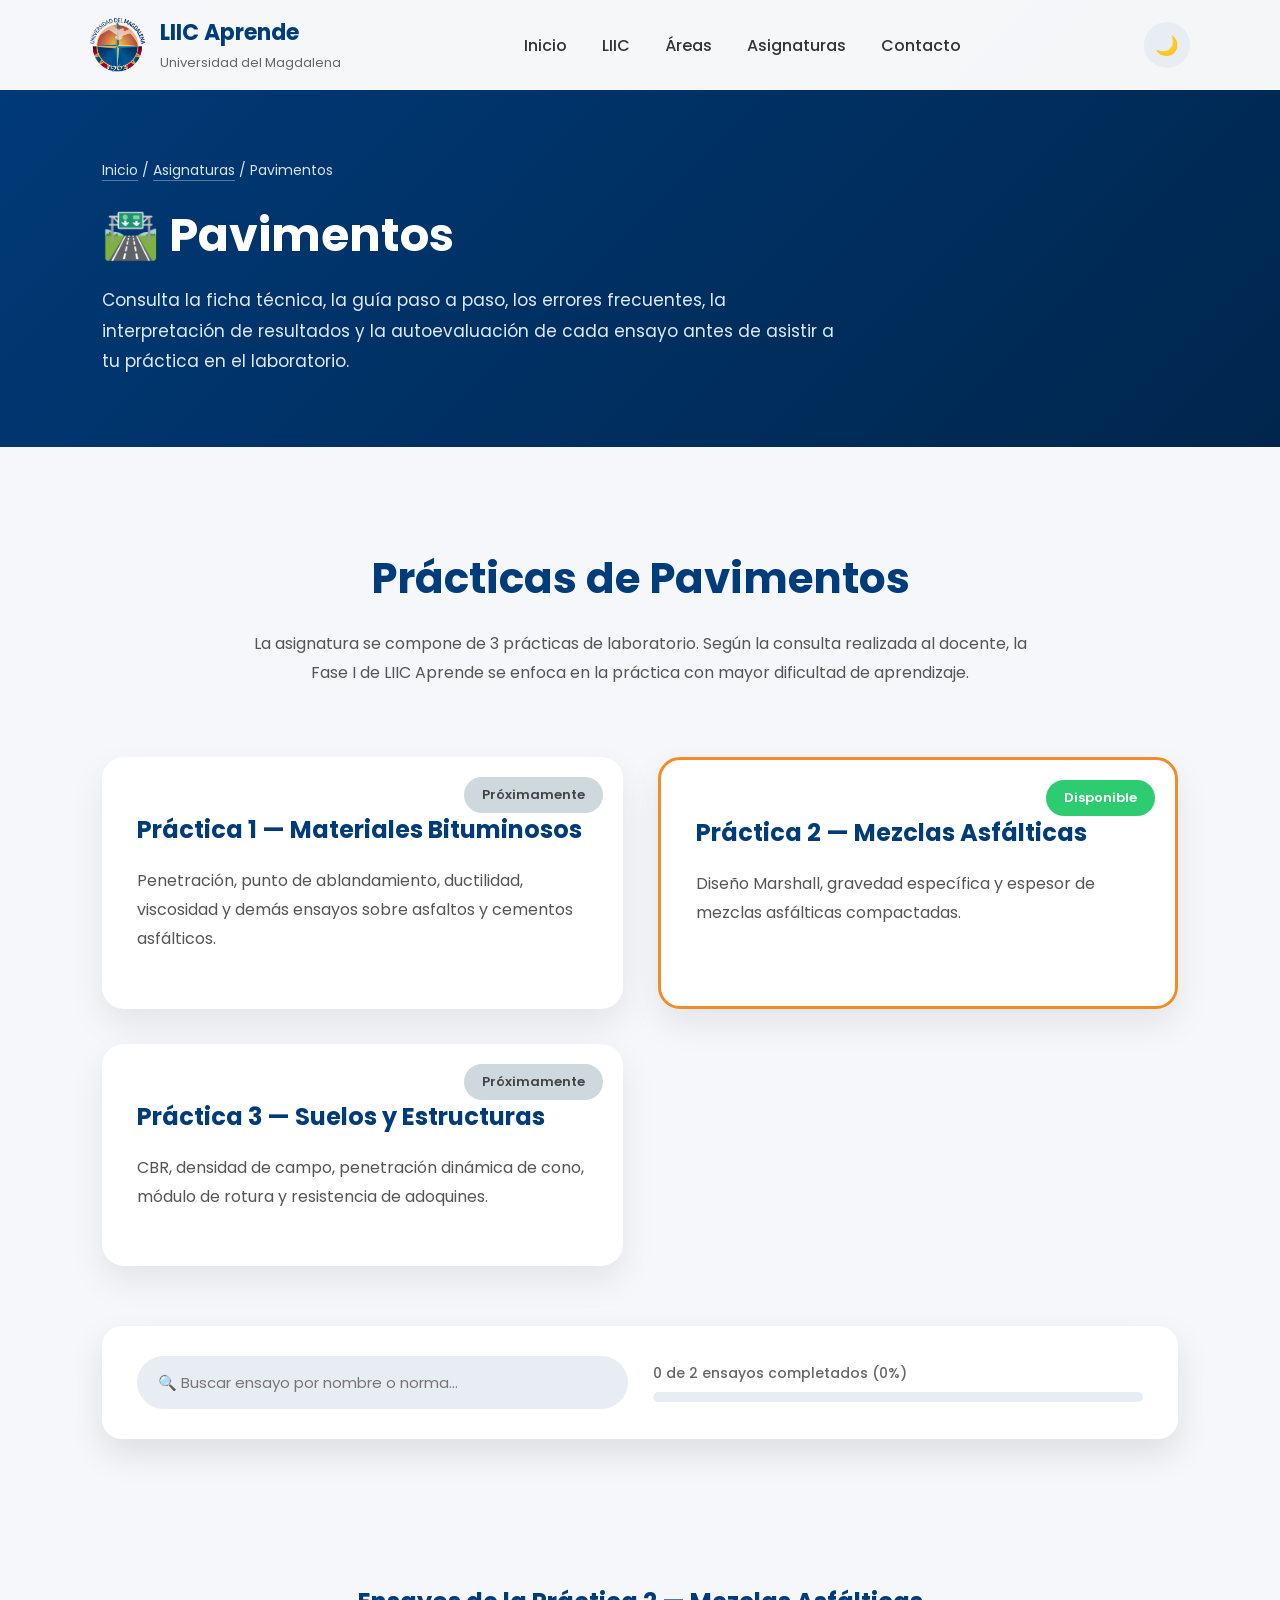
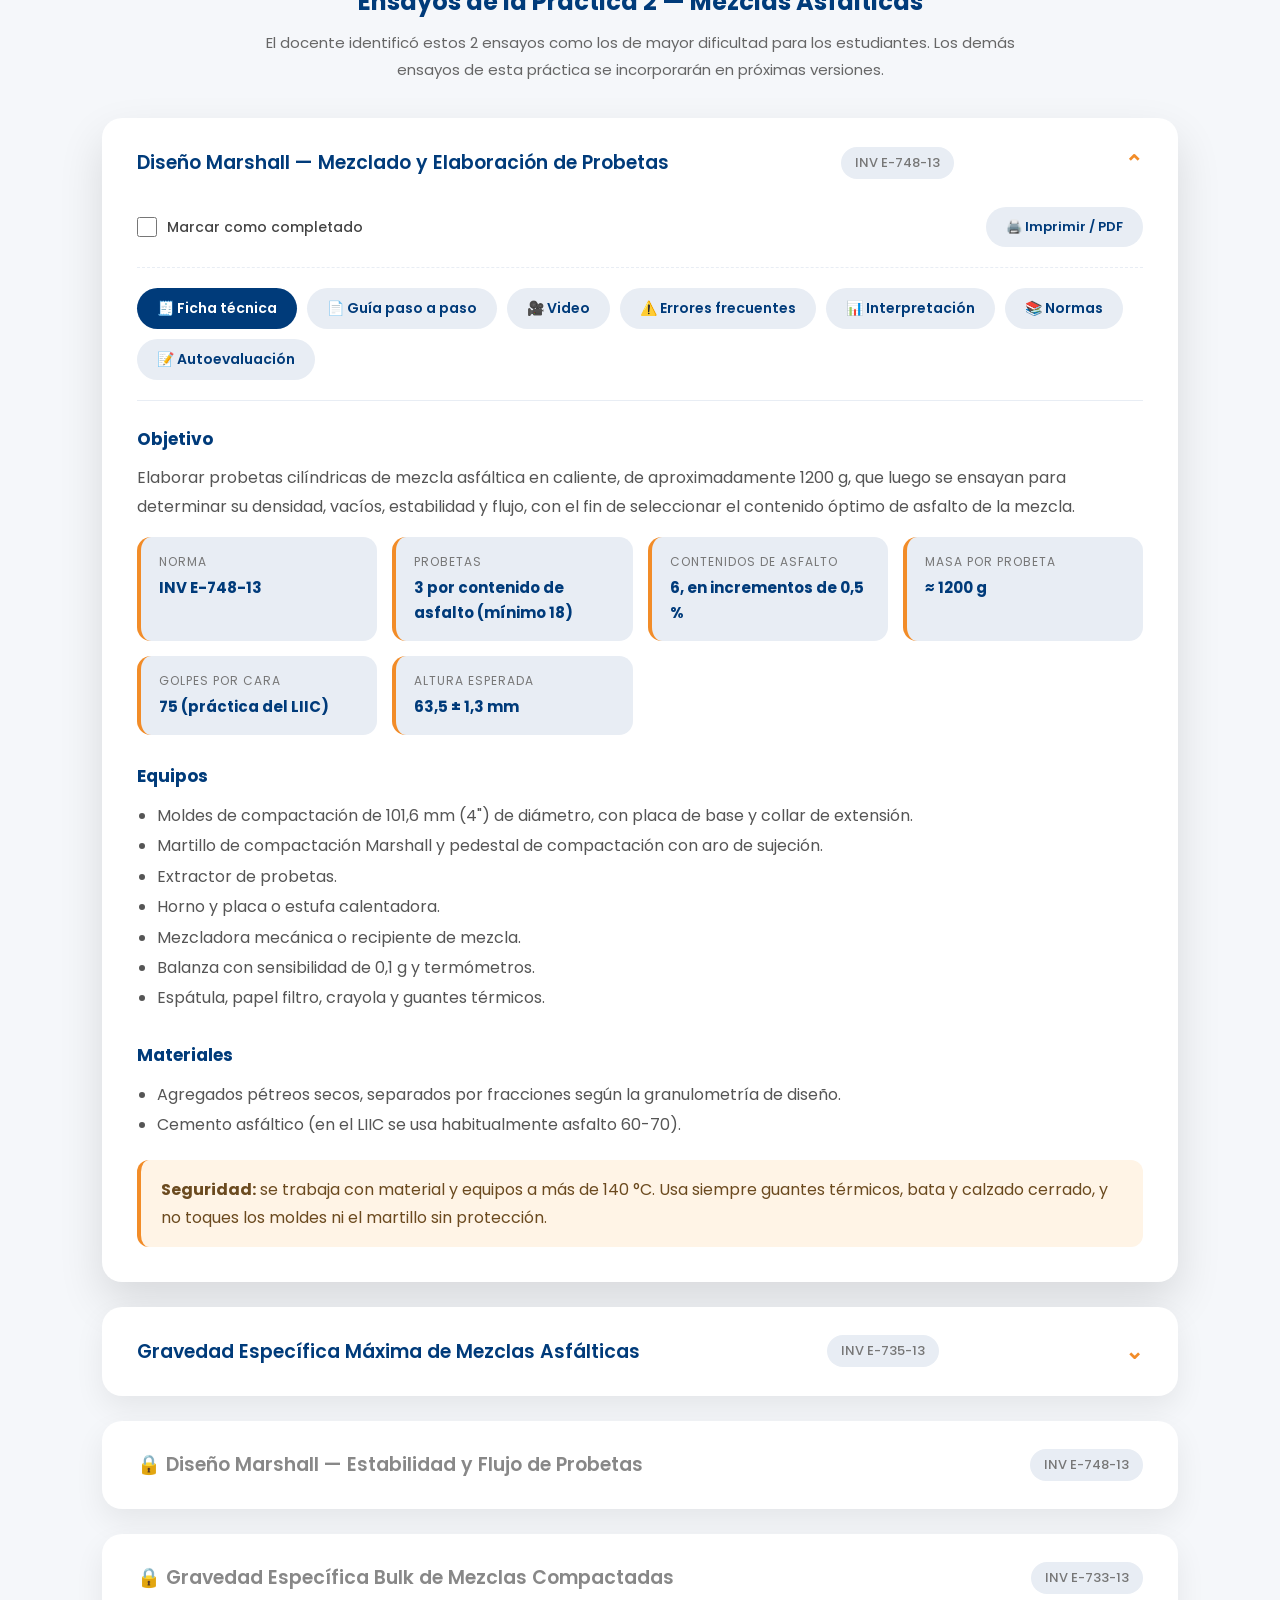
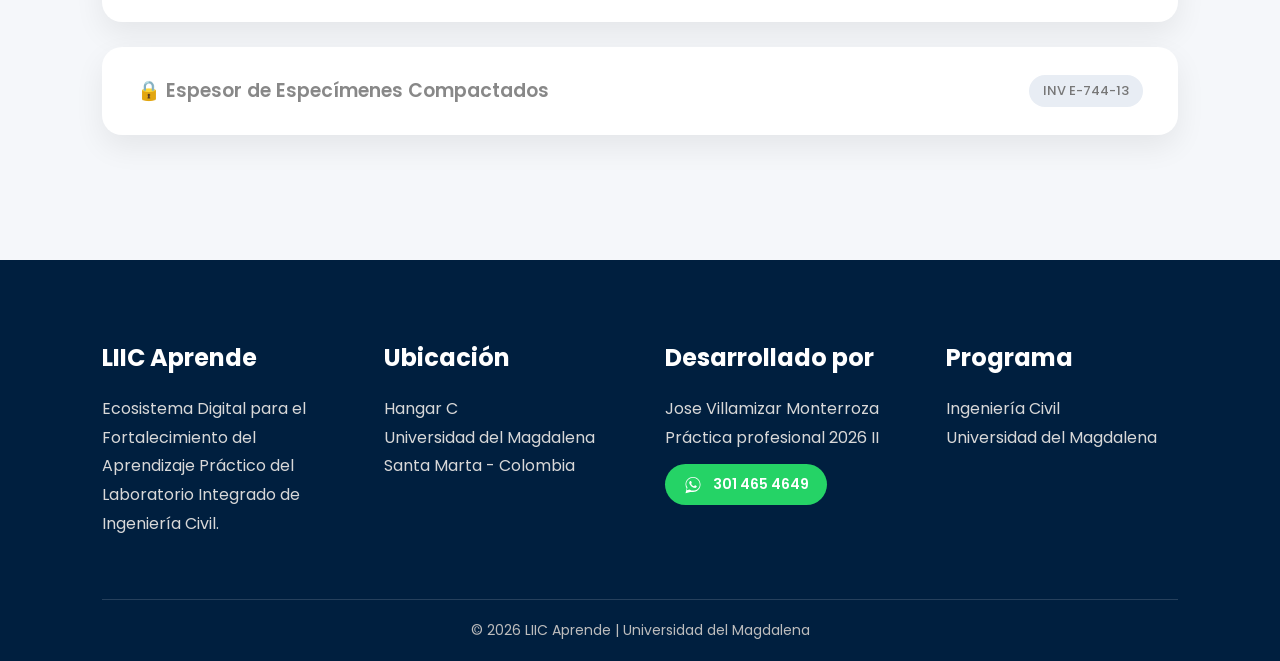
==== commit cd74b239: "Add files via upload Ajuste: 75 golpes por cara." ====
--- a/modulo.html
+++ b/modulo.html
@@ -195,7 +195,7 @@
                         </div>
                         <div class="fichaItem">
                             <span class="fichaEtiqueta">Golpes por cara</span>
-                            <strong>50 o 75, según el tránsito</strong>
+                            <strong>75 (práctica del LIIC)</strong>
                         </div>
                         <div class="fichaItem">
                             <span class="fichaEtiqueta">Altura esperada</span>
@@ -259,7 +259,7 @@
                     <h4>5. Compactación</h4>
                     <ol class="pasos" start="14">
                         <li>Sujetar el molde con el aro en el pedestal y apoyar la zapata del martillo sobre la mezcla.</li>
-                        <li>Aplicar <b>50 o 75 golpes</b>, según la categoría de tránsito especificada, dejando caer el martillo libremente y <b>manteniendo el vástago siempre vertical</b>.</li>
+                        <li>Aplicar <b>75 golpes</b>, que es el número que se usa en la práctica del LIIC (la norma admite 50 o 75 según la categoría de tránsito), dejando caer el martillo libremente y <b>manteniendo el vástago siempre vertical</b>.</li>
                         <li>Retirar el molde, invertirlo (intercambiando la placa de base y el collar) y aplicar el mismo número de golpes a la otra cara.</li>
                     </ol>
 
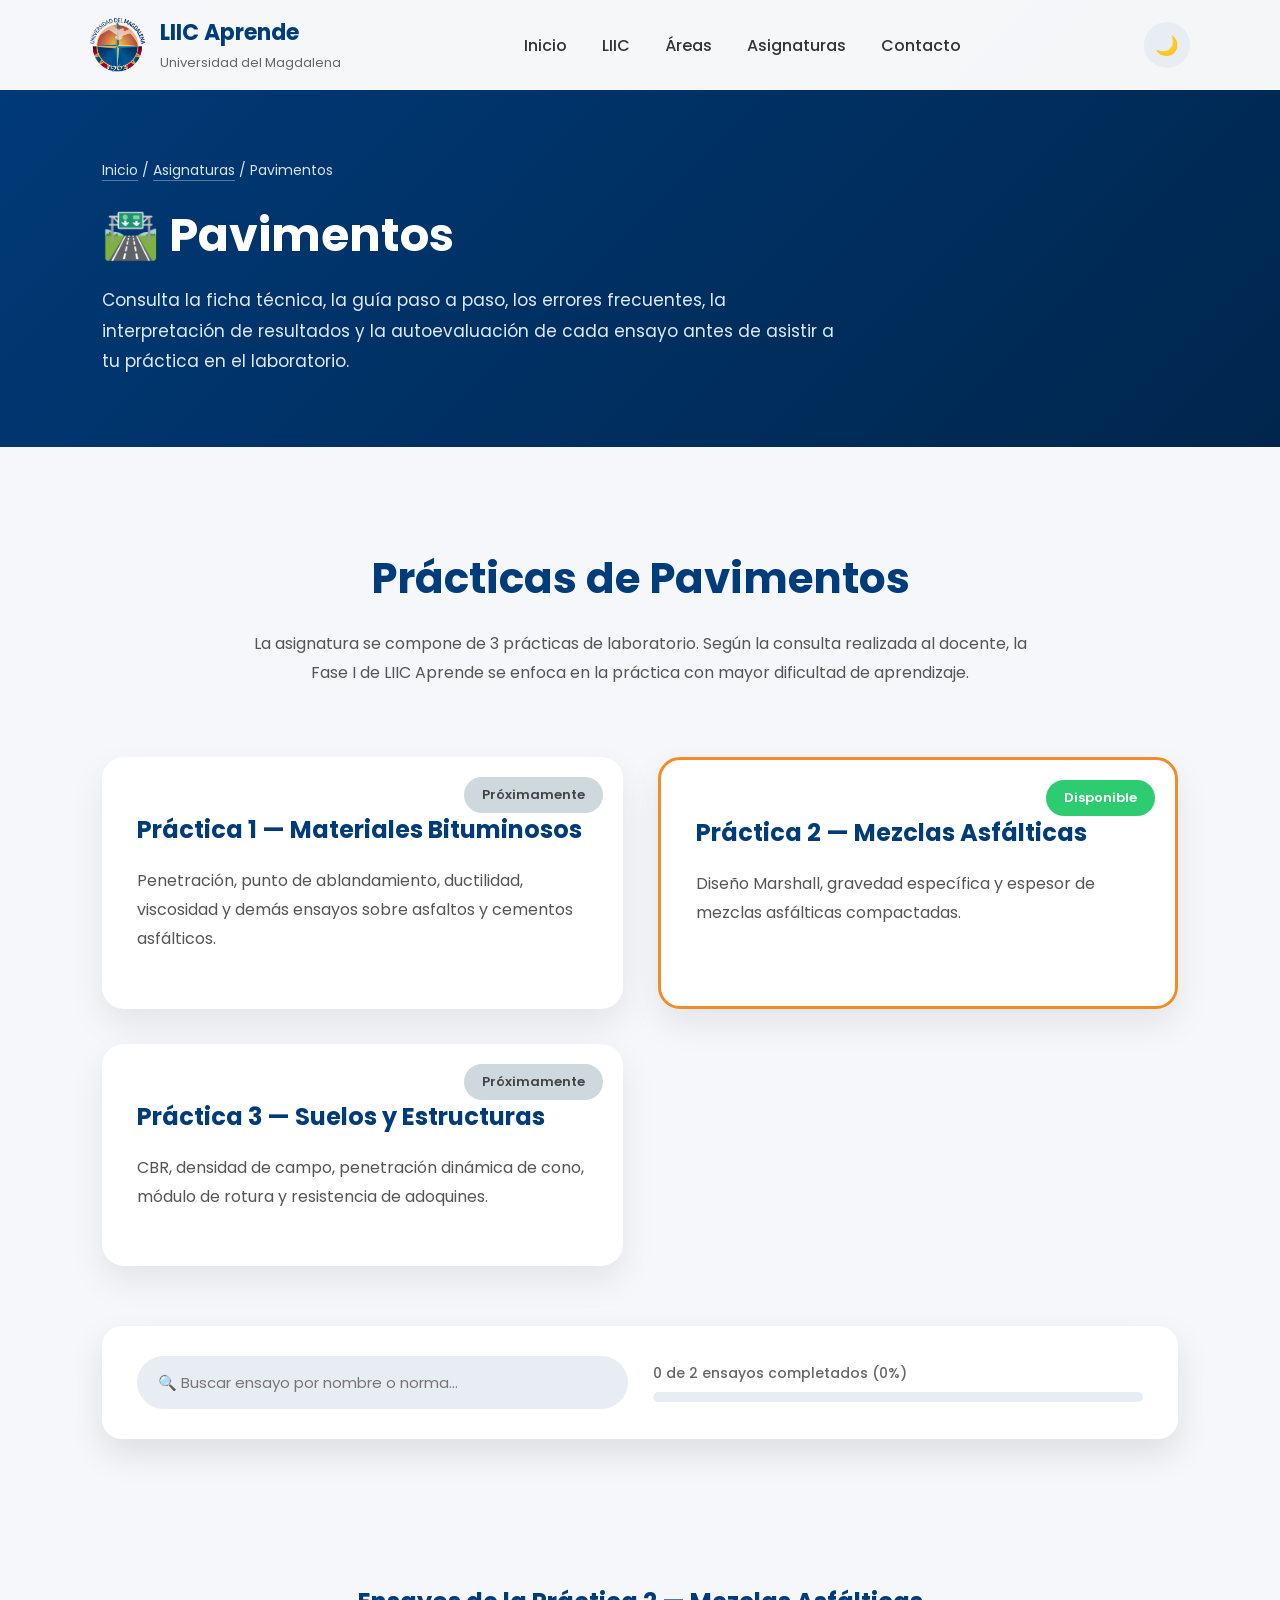
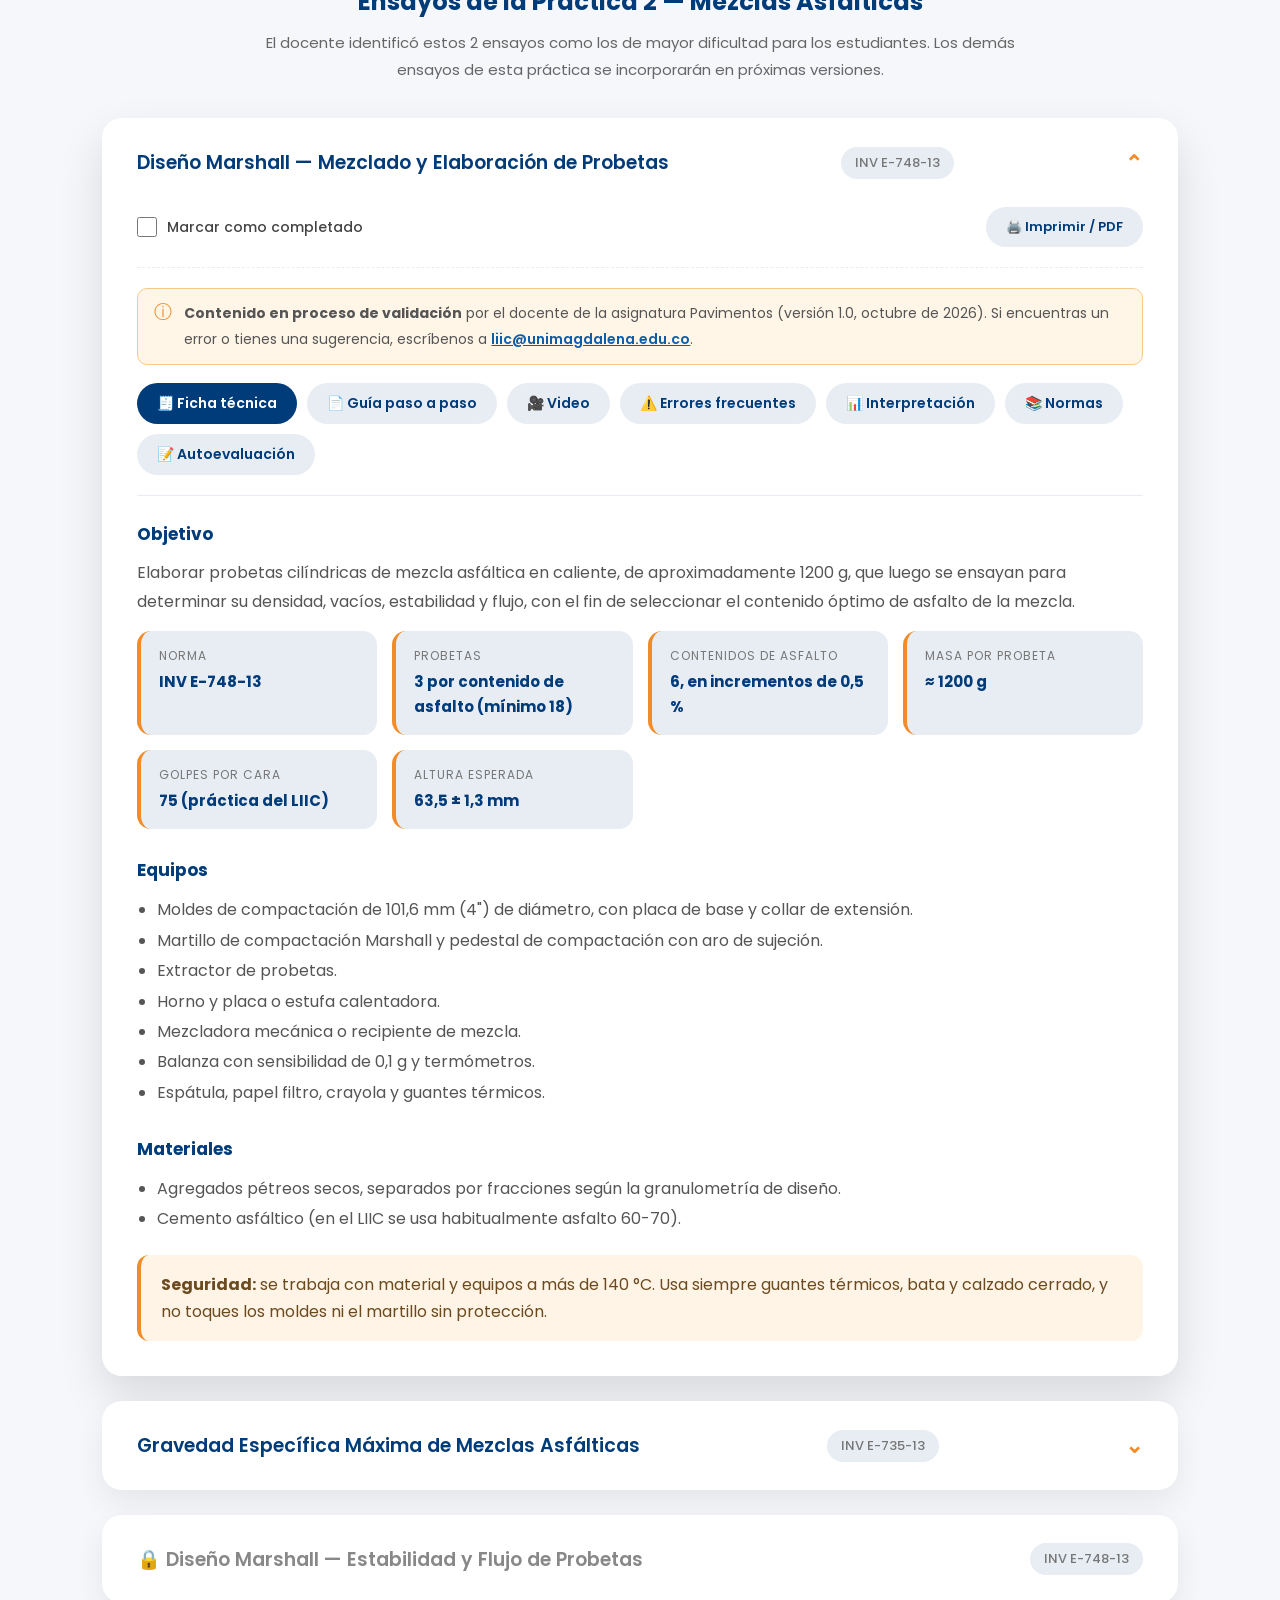
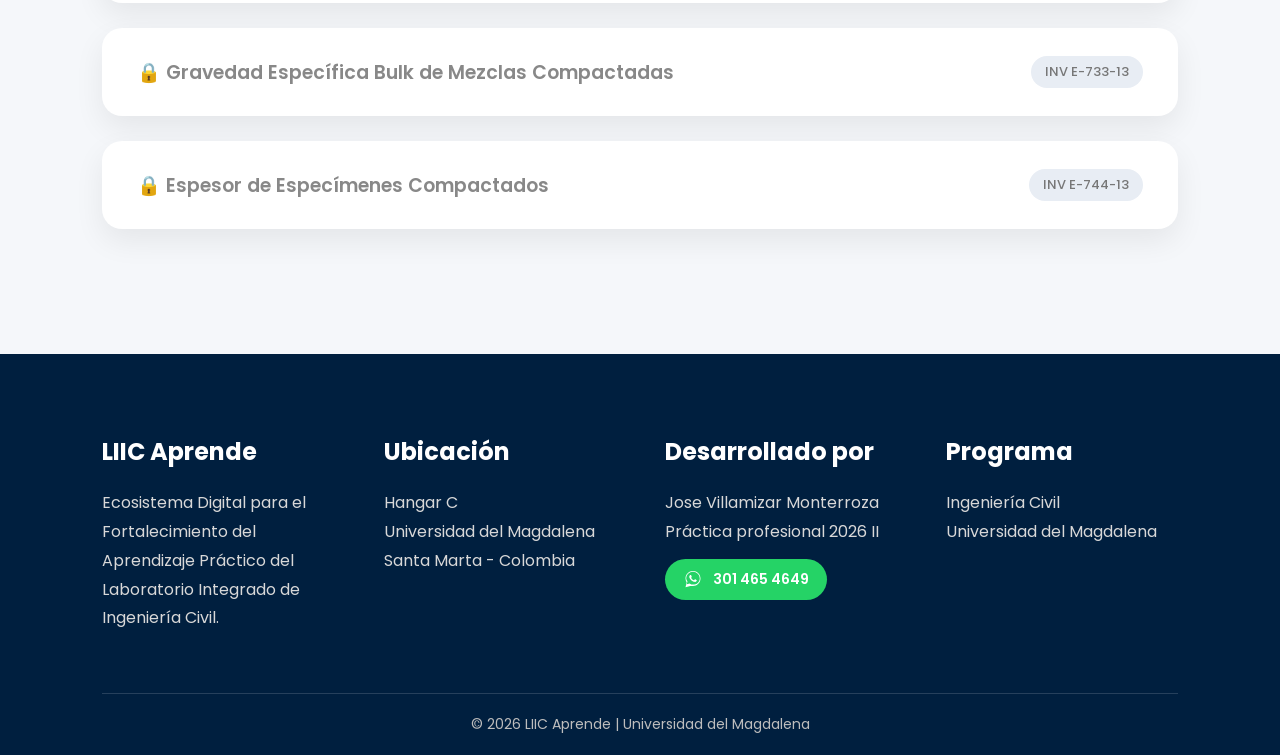
==== commit 4d06f33c: "Aviso de contenido en proceso de validación docente Co-Authored-By: Claude Opus 5.5 <noreply@anthrop" ====
--- a/modulo.html
+++ b/modulo.html
@@ -23,7 +23,7 @@
     <meta property="og:type" content="website">
     <meta name="twitter:card" content="summary_large_image">
 
-    <link rel="stylesheet" href="css/styles.css?v=4">
+    <link rel="stylesheet" href="css/styles.css?v=8">
     <link rel="preconnect" href="https://fonts.googleapis.com">
     <link rel="preconnect" href="https://fonts.gstatic.com" crossorigin>
     <link href="https://fonts.googleapis.com/css2?family=Poppins:wght@300;400;500;600;700&display=swap" rel="stylesheet">
@@ -159,6 +159,11 @@
                         Marcar como completado
                     </label>
                     <button type="button" class="btnImprimir">🖨️ Imprimir / PDF</button>
+                </div>
+
+                <div class="avisoValidacion">
+                    <span class="avisoIcono">ⓘ</span>
+                    <p><strong>Contenido en proceso de validación</strong> por el docente de la asignatura Pavimentos (versión 1.0, octubre de 2026). Si encuentras un error o tienes una sugerencia, escríbenos a <a href="mailto:liic@unimagdalena.edu.co?subject=LIIC%20Aprende%20-%20Observaci%C3%B3n%20sobre%20Dise%C3%B1o%20Marshall">liic@unimagdalena.edu.co</a>.</p>
                 </div>
 
                 <div class="tabs">
@@ -283,12 +288,49 @@
                 <!-- VIDEO -->
                 <div class="tabPanel" data-panel="video">
                     <div class="videoWrap">
-                        <iframe src="https://player.vimeo.com/video/528723929?h=72ef0f18c7&amp;title=0&amp;byline=0&amp;portrait=0"
+                        <iframe class="videoVimeo" data-video="528723929" data-h="72ef0f18c7" data-inicio="209" data-fin="991"
+                            src="https://player.vimeo.com/video/528723929?h=72ef0f18c7&amp;title=0&amp;byline=0&amp;portrait=0#t=209s"
                             title="Práctica 2: Diseño de mezclas de concreto asfáltico en caliente"
-                            allow="fullscreen; picture-in-picture; clipboard-write"
+                            allow="autoplay; fullscreen; picture-in-picture; clipboard-write"
                             loading="lazy" referrerpolicy="strict-origin-when-cross-origin" allowfullscreen></iframe>
-                    </div>
-                    <p class="videoCredito">Video de la Práctica 2 completa (37 min). En él se muestra la elaboración de las probetas Marshall. Fuente: Centro Innova – Universidad del Magdalena, plataforma Bloque 10 (2021).</p>
+                        <div class="videoFin" hidden>
+                            <p class="videoFinTitulo">✔ Terminaste el video de este ensayo</p>
+                            <div class="videoFinBotones">
+                                <button type="button" class="vfSiguiente" hidden>▶ Continuar</button>
+                                <button type="button" class="vfRepetir">↺ Repetir</button>
+                                <button type="button" class="vfQuiz">📝 Ir a la autoevaluación</button>
+                                <button type="button" class="vfCompleta">Seguir viendo la práctica completa</button>
+                            </div>
+                        </div>
+                    </div>
+                    <p class="videoFuente">Fuente: Centro Innova – Universidad del Magdalena, plataforma Bloque 10. <a href="https://vimeo.com/528723929/72ef0f18c7" target="_blank" rel="noopener">Ver el video original en Vimeo ↗</a></p>
+                    <div class="videoProgreso">
+                        <div class="vpTexto"><span class="vpModo">Fragmento de este ensayo</span><span class="vpTiempo">0:00 / 0:00</span></div>
+                        <div class="vpBarra"><div class="vpRelleno"></div></div>
+                        <button type="button" class="vpVolver" hidden>↩ Volver al fragmento del ensayo</button>
+                    </div>
+                    <div class="capitulos">
+                        <h4>▶ Ir directo a este ensayo</h4>
+                        <div class="capLista">
+                            <button type="button" class="capBtn capPropio" data-t="209" data-fin="991"><span class="capTiempo">3:29</span> Elaboración de las bachadas</button>
+                            <button type="button" class="capBtn capPropio" data-t="670" data-fin="991"><span class="capTiempo">11:10</span> Compactación de las probetas</button>
+                        </div>
+                        <details class="capTodos">
+                            <summary>Ver todos los capítulos de la práctica</summary>
+                            <div class="capLista">
+                                <button type="button" class="capBtn" data-t="27"><span class="capTiempo">0:27</span> Presentación de la práctica y metodología</button>
+                                <button type="button" class="capBtn" data-t="162"><span class="capTiempo">2:42</span> Inicio de la práctica</button>
+                                <button type="button" class="capBtn" data-t="209"><span class="capTiempo">3:29</span> Elaboración de las bachadas de 1200 g y 1500 g</button>
+                                <button type="button" class="capBtn" data-t="670"><span class="capTiempo">11:10</span> Compactación de las probetas (bachadas de 1200 g)</button>
+                                <button type="button" class="capBtn" data-t="991"><span class="capTiempo">16:31</span> Preparación de la bachada de 1500 g</button>
+                                <button type="button" class="capBtn" data-t="1060"><span class="capTiempo">17:40</span> Gravedad específica bulk</button>
+                                <button type="button" class="capBtn" data-t="1469"><span class="capTiempo">24:29</span> Preparación de muestras para estabilidad y flujo</button>
+                                <button type="button" class="capBtn" data-t="1514"><span class="capTiempo">25:14</span> Gravedad específica máxima</button>
+                                <button type="button" class="capBtn" data-t="1969"><span class="capTiempo">32:49</span> Estabilidad y flujo Marshall</button>
+                            </div>
+                        </details>
+                    </div>
+                    <p class="videoCredito">El video inicia en la parte de este ensayo (3:29) y se pausa al llegar a 16:31. El video original no se modifica: puedes seguir con la práctica completa (37 min) o saltar a cualquier capítulo.</p>
                 </div>
 
                 <!-- ERRORES FRECUENTES -->
@@ -401,6 +443,11 @@
                     <button type="button" class="btnImprimir">🖨️ Imprimir / PDF</button>
                 </div>
 
+                <div class="avisoValidacion">
+                    <span class="avisoIcono">ⓘ</span>
+                    <p><strong>Contenido en proceso de validación</strong> por el docente de la asignatura Pavimentos (versión 1.0, octubre de 2026). Si encuentras un error o tienes una sugerencia, escríbenos a <a href="mailto:liic@unimagdalena.edu.co?subject=LIIC%20Aprende%20-%20Observaci%C3%B3n%20sobre%20Gravedad%20espec%C3%ADfica%20m%C3%A1xima">liic@unimagdalena.edu.co</a>.</p>
+                </div>
+
                 <div class="tabs">
                     <button class="tabBtn activo" data-tab="ficha">🧾 Ficha técnica</button>
                     <button class="tabBtn" data-tab="guia">📄 Guía paso a paso</button>
@@ -512,12 +559,49 @@
                 <!-- VIDEO -->
                 <div class="tabPanel" data-panel="video">
                     <div class="videoWrap">
-                        <iframe src="https://player.vimeo.com/video/528723929?h=72ef0f18c7&amp;title=0&amp;byline=0&amp;portrait=0"
+                        <iframe class="videoVimeo" data-video="528723929" data-h="72ef0f18c7" data-inicio="1514" data-fin="1969"
+                            src="https://player.vimeo.com/video/528723929?h=72ef0f18c7&amp;title=0&amp;byline=0&amp;portrait=0#t=1514s"
                             title="Práctica 2: Diseño de mezclas de concreto asfáltico en caliente"
-                            allow="fullscreen; picture-in-picture; clipboard-write"
+                            allow="autoplay; fullscreen; picture-in-picture; clipboard-write"
                             loading="lazy" referrerpolicy="strict-origin-when-cross-origin" allowfullscreen></iframe>
-                    </div>
-                    <p class="videoCredito">Video de la Práctica 2 completa (37 min). En él se muestra la determinación de la gravedad específica máxima. Fuente: Centro Innova – Universidad del Magdalena, plataforma Bloque 10 (2021).</p>
+                        <div class="videoFin" hidden>
+                            <p class="videoFinTitulo">✔ Terminaste el video de este ensayo</p>
+                            <div class="videoFinBotones">
+                                <button type="button" class="vfSiguiente" hidden>▶ Continuar</button>
+                                <button type="button" class="vfRepetir">↺ Repetir</button>
+                                <button type="button" class="vfQuiz">📝 Ir a la autoevaluación</button>
+                                <button type="button" class="vfCompleta">Seguir viendo la práctica completa</button>
+                            </div>
+                        </div>
+                    </div>
+                    <p class="videoFuente">Fuente: Centro Innova – Universidad del Magdalena, plataforma Bloque 10. <a href="https://vimeo.com/528723929/72ef0f18c7" target="_blank" rel="noopener">Ver el video original en Vimeo ↗</a></p>
+                    <div class="videoProgreso">
+                        <div class="vpTexto"><span class="vpModo">Fragmento de este ensayo</span><span class="vpTiempo">0:00 / 0:00</span></div>
+                        <div class="vpBarra"><div class="vpRelleno"></div></div>
+                        <button type="button" class="vpVolver" hidden>↩ Volver al fragmento del ensayo</button>
+                    </div>
+                    <div class="capitulos">
+                        <h4>▶ Ir directo a este ensayo</h4>
+                        <div class="capLista">
+                            <button type="button" class="capBtn capPropio" data-t="991" data-fin="1060" data-siguiente="1514" data-siguiente-txt="Procedimiento del ensayo (25:14)"><span class="capTiempo">16:31</span> Preparación de la muestra (bachada de 1500 g)</button>
+                            <button type="button" class="capBtn capPropio" data-t="1514" data-fin="1969"><span class="capTiempo">25:14</span> Procedimiento del ensayo</button>
+                        </div>
+                        <details class="capTodos">
+                            <summary>Ver todos los capítulos de la práctica</summary>
+                            <div class="capLista">
+                                <button type="button" class="capBtn" data-t="27"><span class="capTiempo">0:27</span> Presentación de la práctica y metodología</button>
+                                <button type="button" class="capBtn" data-t="162"><span class="capTiempo">2:42</span> Inicio de la práctica</button>
+                                <button type="button" class="capBtn" data-t="209"><span class="capTiempo">3:29</span> Elaboración de las bachadas de 1200 g y 1500 g</button>
+                                <button type="button" class="capBtn" data-t="670"><span class="capTiempo">11:10</span> Compactación de las probetas (bachadas de 1200 g)</button>
+                                <button type="button" class="capBtn" data-t="991"><span class="capTiempo">16:31</span> Preparación de la bachada de 1500 g</button>
+                                <button type="button" class="capBtn" data-t="1060"><span class="capTiempo">17:40</span> Gravedad específica bulk</button>
+                                <button type="button" class="capBtn" data-t="1469"><span class="capTiempo">24:29</span> Preparación de muestras para estabilidad y flujo</button>
+                                <button type="button" class="capBtn" data-t="1514"><span class="capTiempo">25:14</span> Gravedad específica máxima</button>
+                                <button type="button" class="capBtn" data-t="1969"><span class="capTiempo">32:49</span> Estabilidad y flujo Marshall</button>
+                            </div>
+                        </details>
+                    </div>
+                    <p class="videoCredito">El video inicia en el procedimiento de este ensayo (25:14) y se pausa al llegar a 32:49. El video original no se modifica: puedes seguir con la práctica completa (37 min) o saltar a cualquier capítulo.</p>
                 </div>
 
                 <!-- ERRORES FRECUENTES -->
@@ -651,7 +735,8 @@
         <div class="copy">© 2026 LIIC Aprende | Universidad del Magdalena</div>
     </footer>
 
-    <script src="js/app.js?v=4"></script>
+    <script src="https://player.vimeo.com/api/player.js"></script>
+    <script src="js/app.js?v=6"></script>
 </body>
 
 </html>
--- a/css/styles.css
+++ b/css/styles.css
@@ -1993,3 +1993,361 @@
         display: none !important;
     }
 }
+
+/*==================================
+CAPÍTULOS DEL VIDEO (v5)
+===================================*/
+
+.capitulos {
+    margin-top: 20px;
+}
+
+.capitulos h4 {
+    margin-bottom: 10px;
+}
+
+.capLista {
+    display: flex;
+    flex-wrap: wrap;
+    gap: 10px;
+}
+
+.capBtn {
+    background: var(--gris2);
+    color: var(--azul);
+    padding: 9px 16px;
+    font-size: 13px;
+    border-radius: 30px;
+    text-align: left;
+}
+
+.capBtn:hover {
+    transform: translateY(-2px);
+    box-shadow: 0 6px 14px rgba(0, 0, 0, .10);
+}
+
+.capBtn.capPropio {
+    background: var(--naranja);
+    color: white;
+}
+
+.capBtn.activo {
+    outline: 3px solid var(--azulClaro);
+    outline-offset: 2px;
+}
+
+.capTiempo {
+    font-weight: 700;
+    margin-right: 4px;
+}
+
+.capTodos {
+    margin-top: 15px;
+}
+
+.ensayoCard .capTodos summary {
+    display: inline-block;
+    padding: 0;
+    cursor: pointer;
+    color: var(--azulClaro);
+    font-weight: 600;
+    font-size: 14px;
+    margin-bottom: 12px;
+    background: none;
+}
+
+.ensayoCard .capTodos summary::after {
+    content: " ▾";
+}
+
+.ensayoCard .capTodos[open] summary::after {
+    content: " ▴";
+}
+
+.ensayoCard .capTodos summary:hover {
+    background: none;
+    text-decoration: underline;
+}
+
+html[data-theme="dark"] .capBtn {
+    background: var(--gris2);
+    color: #d7dee6;
+}
+
+html[data-theme="dark"] .capBtn.capPropio {
+    background: var(--naranja);
+    color: white;
+}
+
+html[data-theme="dark"] .ensayoCard .capTodos summary,
+html[data-theme="dark"] .ensayoCard .capTodos summary:hover {
+    background: none;
+    color: #6fb1ff;
+}
+
+@media (max-width: 480px) {
+    .capBtn {
+        width: 100%;
+    }
+}
+
+@media print {
+    .capitulos {
+        display: none !important;
+    }
+}
+
+/*==================================
+VIDEO POR ENSAYO: PANTALLA FINAL Y AVANCE (v6)
+===================================*/
+
+.videoFin {
+    position: absolute;
+    inset: 0;
+    z-index: 2;
+    display: flex;
+    flex-direction: column;
+    align-items: center;
+    justify-content: center;
+    gap: 18px;
+    padding: 20px;
+    text-align: center;
+    background: rgba(11, 31, 58, .88);
+    backdrop-filter: blur(4px);
+    animation: vfAparecer .35s ease;
+}
+
+.videoFin[hidden] {
+    display: none;
+}
+
+@keyframes vfAparecer {
+    from { opacity: 0; }
+    to { opacity: 1; }
+}
+
+.videoFinTitulo {
+    color: white;
+    font-size: 22px;
+    font-weight: 700;
+    margin: 0;
+}
+
+.videoFinBotones {
+    display: flex;
+    flex-wrap: wrap;
+    justify-content: center;
+    gap: 10px;
+}
+
+.videoFinBotones button {
+    padding: 10px 18px;
+    border-radius: 30px;
+    font-size: 14px;
+    background: white;
+    color: var(--azul);
+}
+
+.videoFinBotones .vfQuiz,
+.videoFinBotones .vfSiguiente {
+    background: var(--naranja);
+    color: white;
+}
+
+.videoFinBotones .vfCompleta {
+    background: transparent;
+    color: white;
+    border: 1px solid rgba(255, 255, 255, .6);
+}
+
+.videoFinBotones button:hover {
+    transform: translateY(-2px);
+}
+
+.videoProgreso {
+    margin-top: 12px;
+}
+
+.videoProgreso[hidden] {
+    display: none;
+}
+
+.vpTexto {
+    display: flex;
+    justify-content: space-between;
+    font-size: 13px;
+    color: #555;
+    margin-bottom: 6px;
+}
+
+.vpModo {
+    font-weight: 600;
+    color: var(--azul);
+}
+
+.vpTiempo {
+    font-variant-numeric: tabular-nums;
+}
+
+.vpBarra {
+    height: 6px;
+    border-radius: 6px;
+    background: var(--gris2);
+    overflow: hidden;
+}
+
+.vpRelleno {
+    height: 100%;
+    width: 0;
+    background: var(--naranja);
+    transition: width .3s linear;
+}
+
+.vpVolver {
+    margin-top: 10px;
+    background: none;
+    color: var(--azulClaro);
+    padding: 0;
+    font-size: 14px;
+    font-weight: 600;
+}
+
+.vpVolver:hover {
+    text-decoration: underline;
+    transform: none;
+    box-shadow: none;
+}
+
+.videoFinBotones button,
+.vpVolver {
+    width: auto;
+}
+
+.vpVolver[hidden] {
+    display: none;
+}
+
+html[data-theme="dark"] .vpTexto {
+    color: #93a1b0;
+}
+
+html[data-theme="dark"] .vpModo {
+    color: #d7dee6;
+}
+
+html[data-theme="dark"] .vpVolver {
+    color: #6fb1ff;
+}
+
+@media (max-width: 600px) {
+    .videoFin {
+        gap: 10px;
+        padding: 10px;
+    }
+
+    .videoFinTitulo {
+        font-size: 16px;
+    }
+
+    .videoFinBotones {
+        gap: 6px;
+    }
+
+    .videoFinBotones button {
+        padding: 7px 12px;
+        font-size: 12px;
+    }
+}
+
+@media print {
+    .videoProgreso,
+    .videoFin {
+        display: none !important;
+    }
+}
+
+/*==================================
+CRÉDITO DEL VIDEO (v7) – condición de uso de Centro Innova
+===================================*/
+
+.videoFuente {
+    margin-top: 10px;
+    padding: 10px 14px;
+    border-left: 4px solid var(--azulClaro);
+    background: var(--gris2);
+    border-radius: 8px;
+    font-size: 14px;
+    font-weight: 600;
+    color: var(--azul);
+}
+
+.videoFuente a {
+    color: var(--azulClaro);
+    font-weight: 600;
+    margin-left: 4px;
+    white-space: nowrap;
+}
+
+.videoFuente a:hover {
+    text-decoration: underline;
+}
+
+html[data-theme="dark"] .videoFuente {
+    color: #d7dee6;
+}
+
+html[data-theme="dark"] .videoFuente a {
+    color: #6fb1ff;
+}
+
+@media (max-width: 480px) {
+    .videoFuente a {
+        white-space: normal;
+        display: inline-block;
+        margin-left: 0;
+    }
+}
+
+/*==================================
+AVISO DE VALIDACIÓN DOCENTE (v8)
+===================================*/
+
+.avisoValidacion {
+    display: flex;
+    gap: 12px;
+    align-items: flex-start;
+    margin: 0 0 18px;
+    padding: 12px 16px;
+    border-radius: 10px;
+    background: #fff6e8;
+    border: 1px solid #f6c98a;
+    font-size: 14px;
+    line-height: 1.5;
+    color: #6b4a12;
+}
+
+.avisoValidacion p {
+    margin: 0;
+}
+
+.avisoIcono {
+    font-size: 18px;
+    line-height: 1.2;
+    color: var(--naranja);
+}
+
+.avisoValidacion a {
+    color: var(--azulClaro);
+    font-weight: 600;
+    white-space: nowrap;
+}
+
+html[data-theme="dark"] .avisoValidacion {
+    background: rgba(242, 140, 40, .12);
+    border-color: rgba(242, 140, 40, .45);
+    color: #f3d9b5;
+}
+
+html[data-theme="dark"] .avisoValidacion a {
+    color: #6fb1ff;
+}
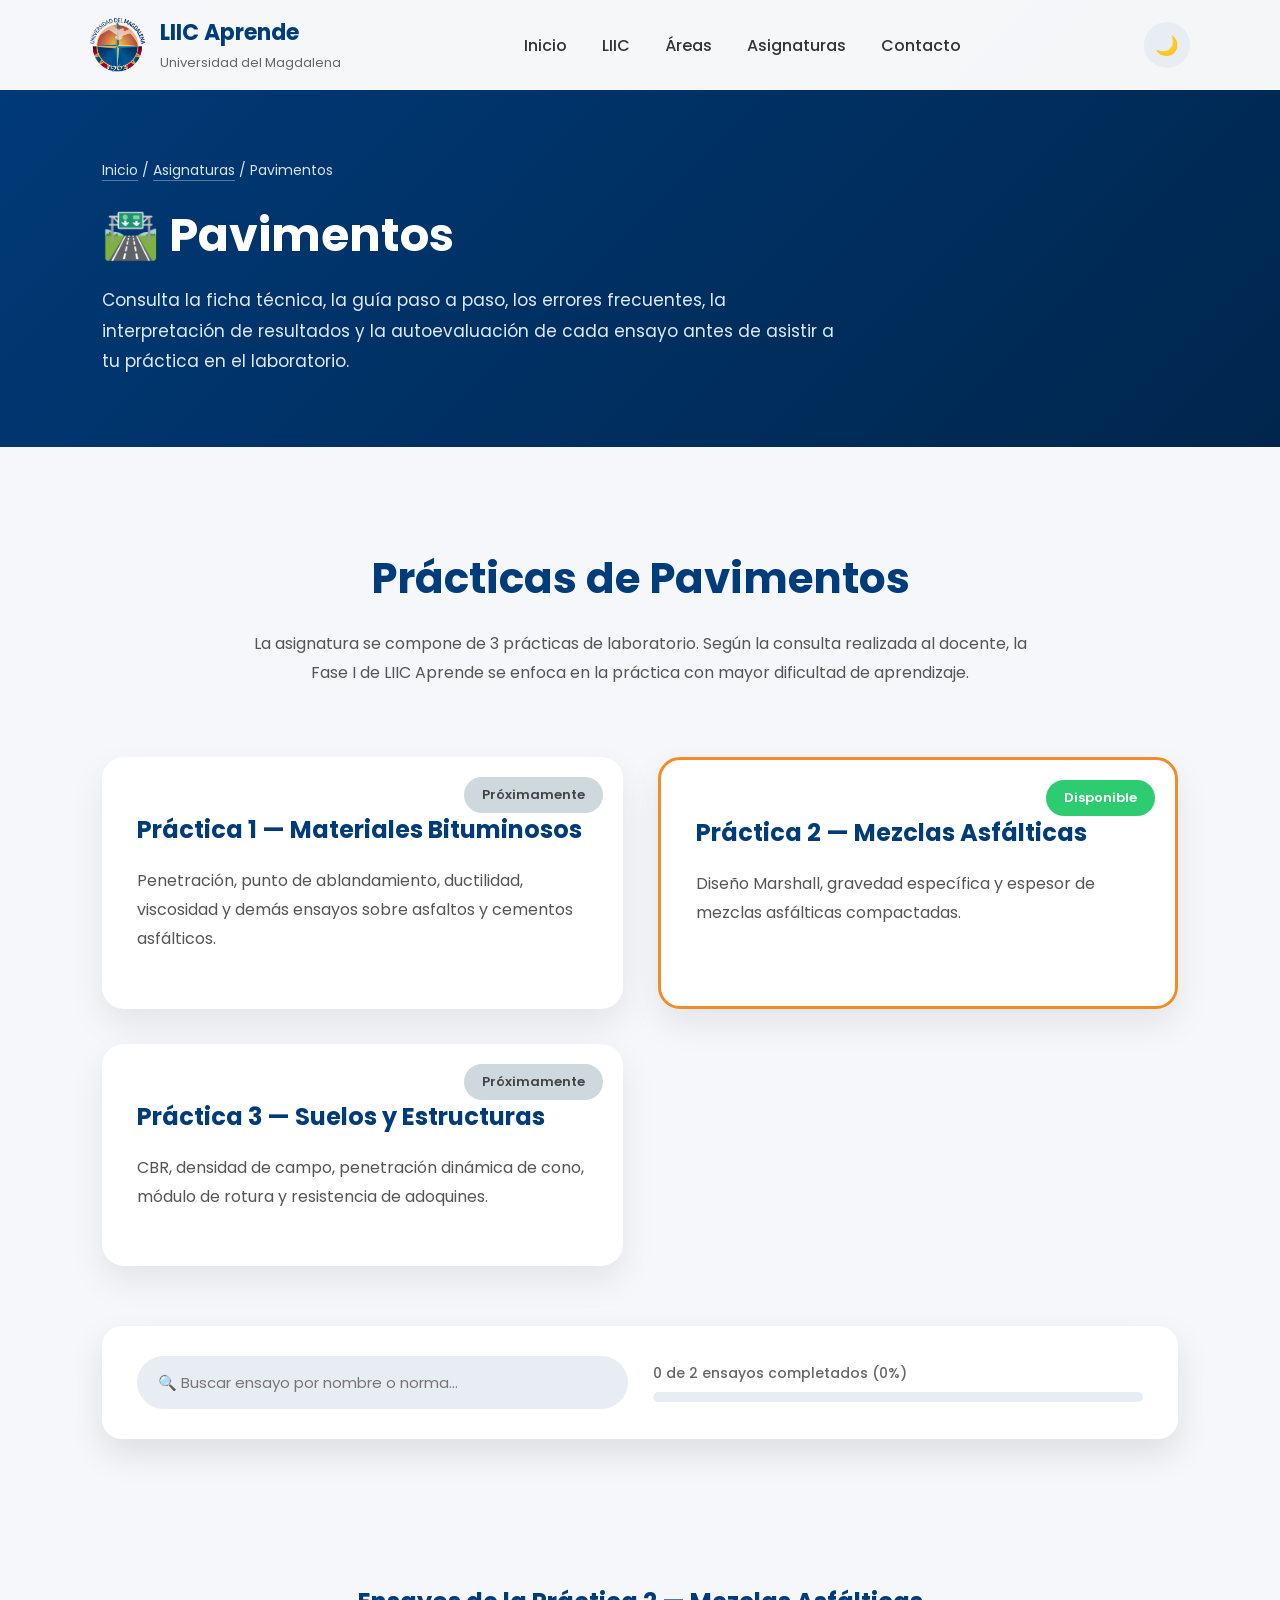
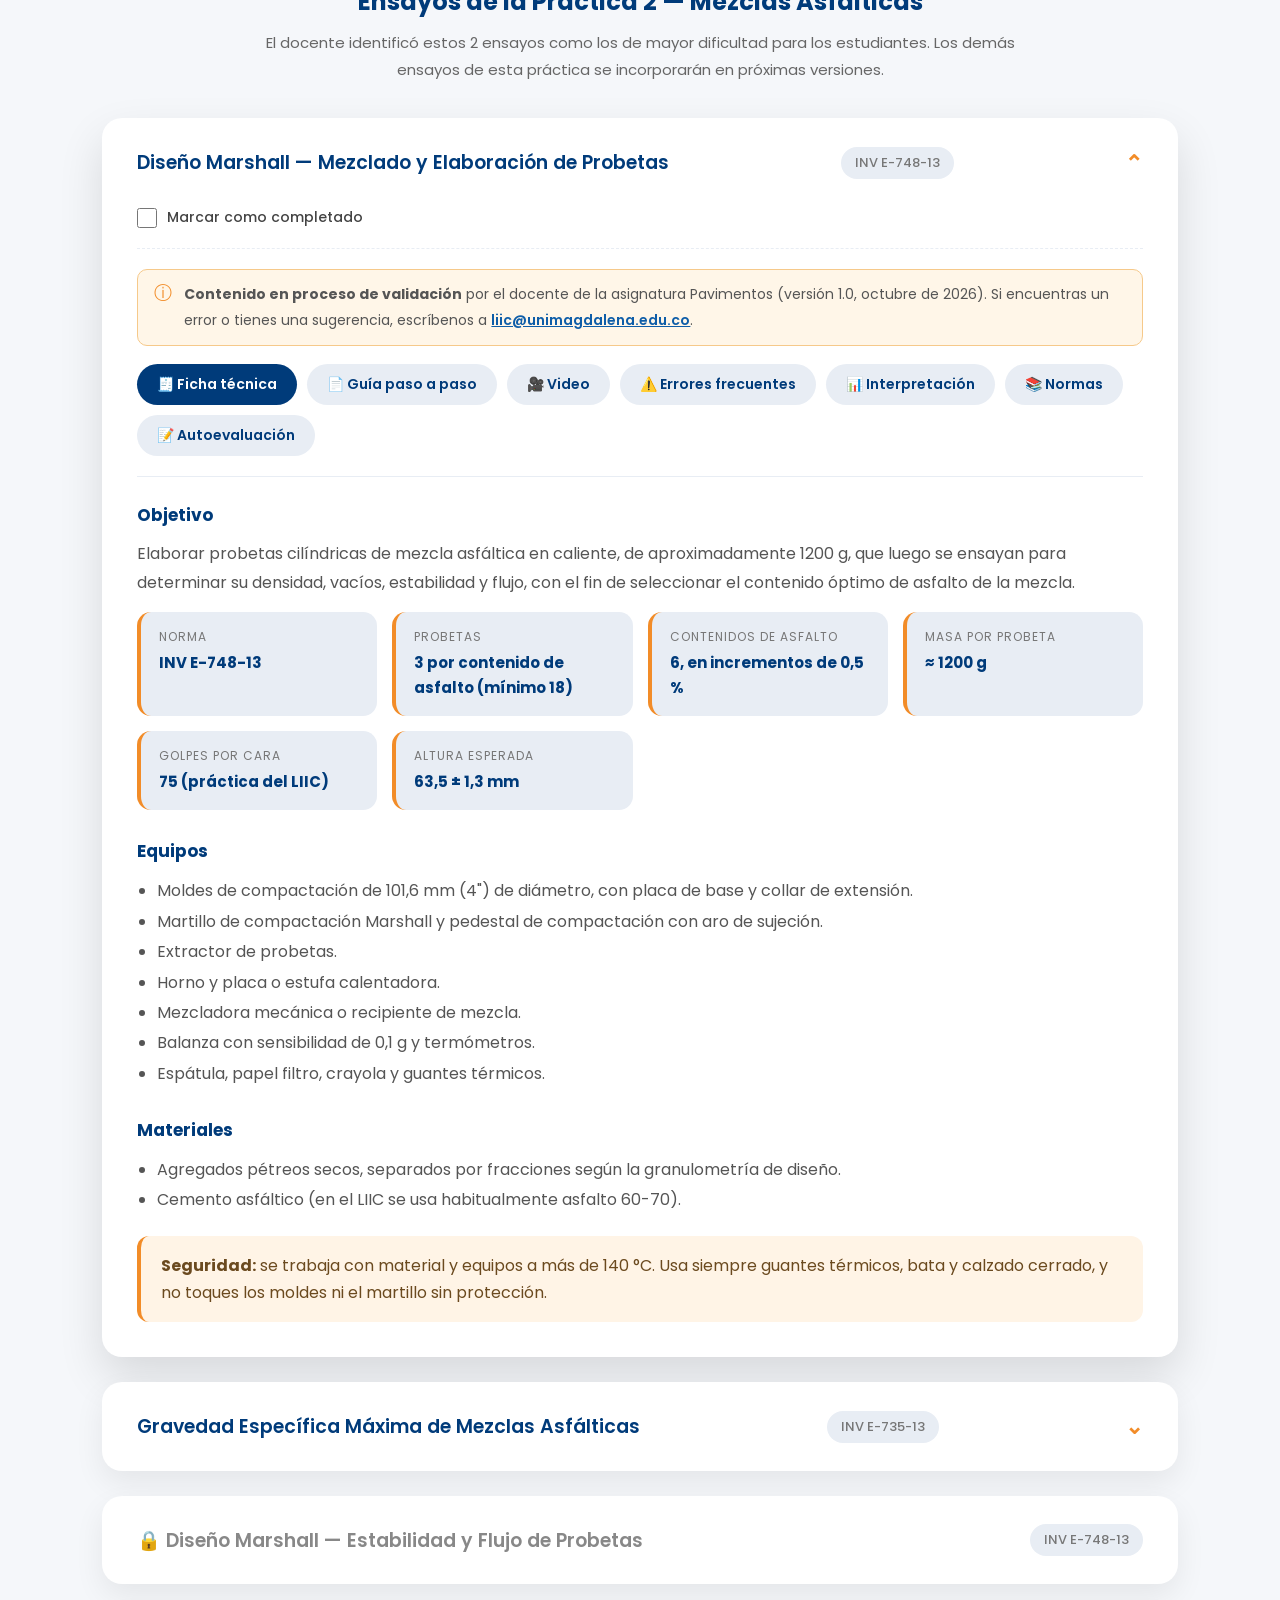
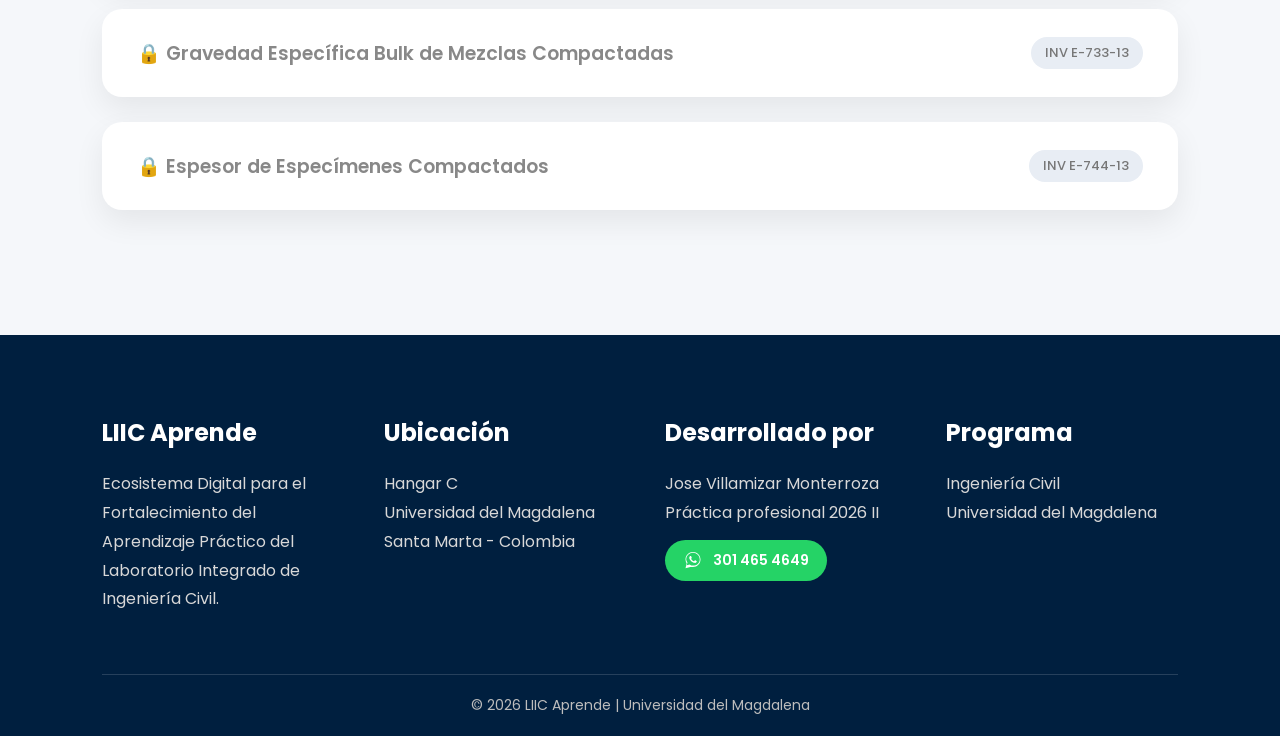
==== commit 60648139: "Quita el botón Imprimir / PDF de los ensayos Co-Authored-By: Claude Opus 5.5 <noreply@anthropic.com>" ====
--- a/modulo.html
+++ b/modulo.html
@@ -158,7 +158,6 @@
                         <input type="checkbox" class="checkCompletado">
                         Marcar como completado
                     </label>
-                    <button type="button" class="btnImprimir">🖨️ Imprimir / PDF</button>
                 </div>
 
                 <div class="avisoValidacion">
@@ -440,7 +439,6 @@
                         <input type="checkbox" class="checkCompletado">
                         Marcar como completado
                     </label>
-                    <button type="button" class="btnImprimir">🖨️ Imprimir / PDF</button>
                 </div>
 
                 <div class="avisoValidacion">
@@ -736,7 +734,7 @@
     </footer>
 
     <script src="https://player.vimeo.com/api/player.js"></script>
-    <script src="js/app.js?v=6"></script>
+    <script src="js/app.js?v=7"></script>
 </body>
 
 </html>
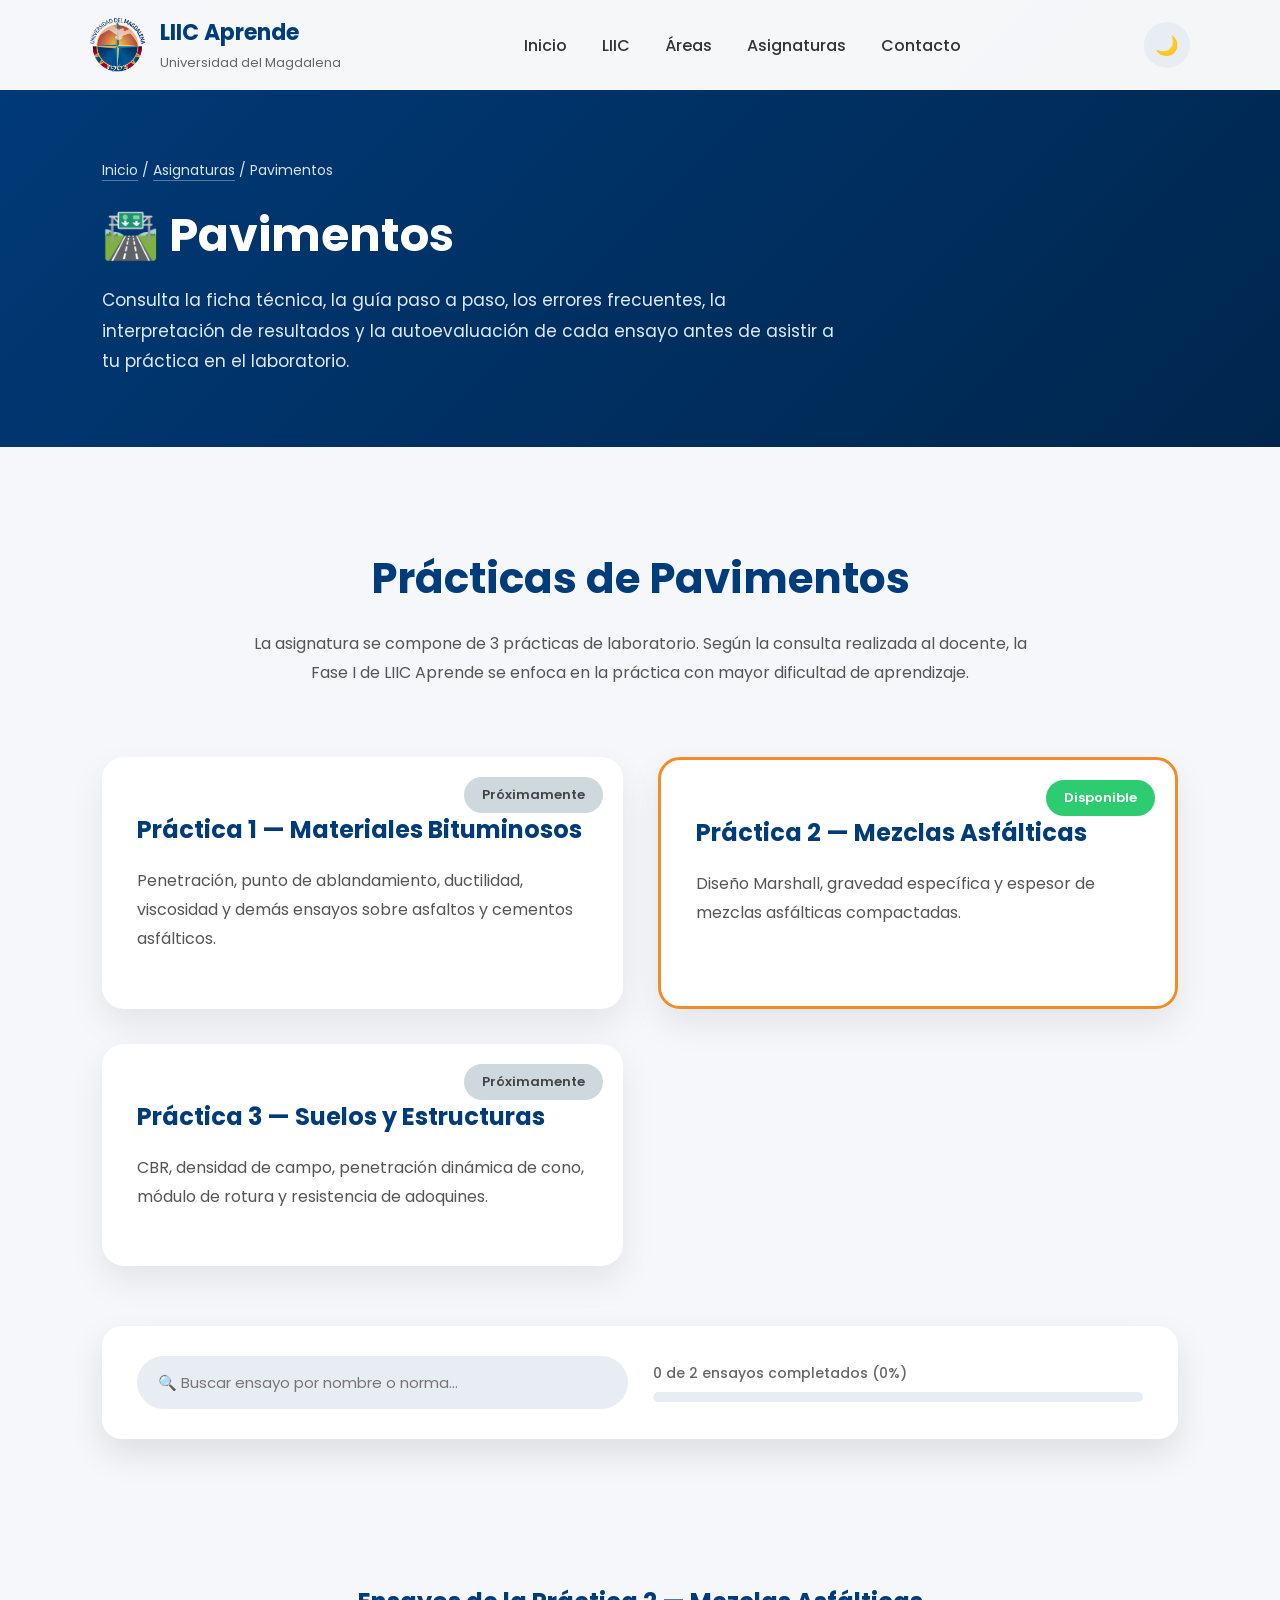
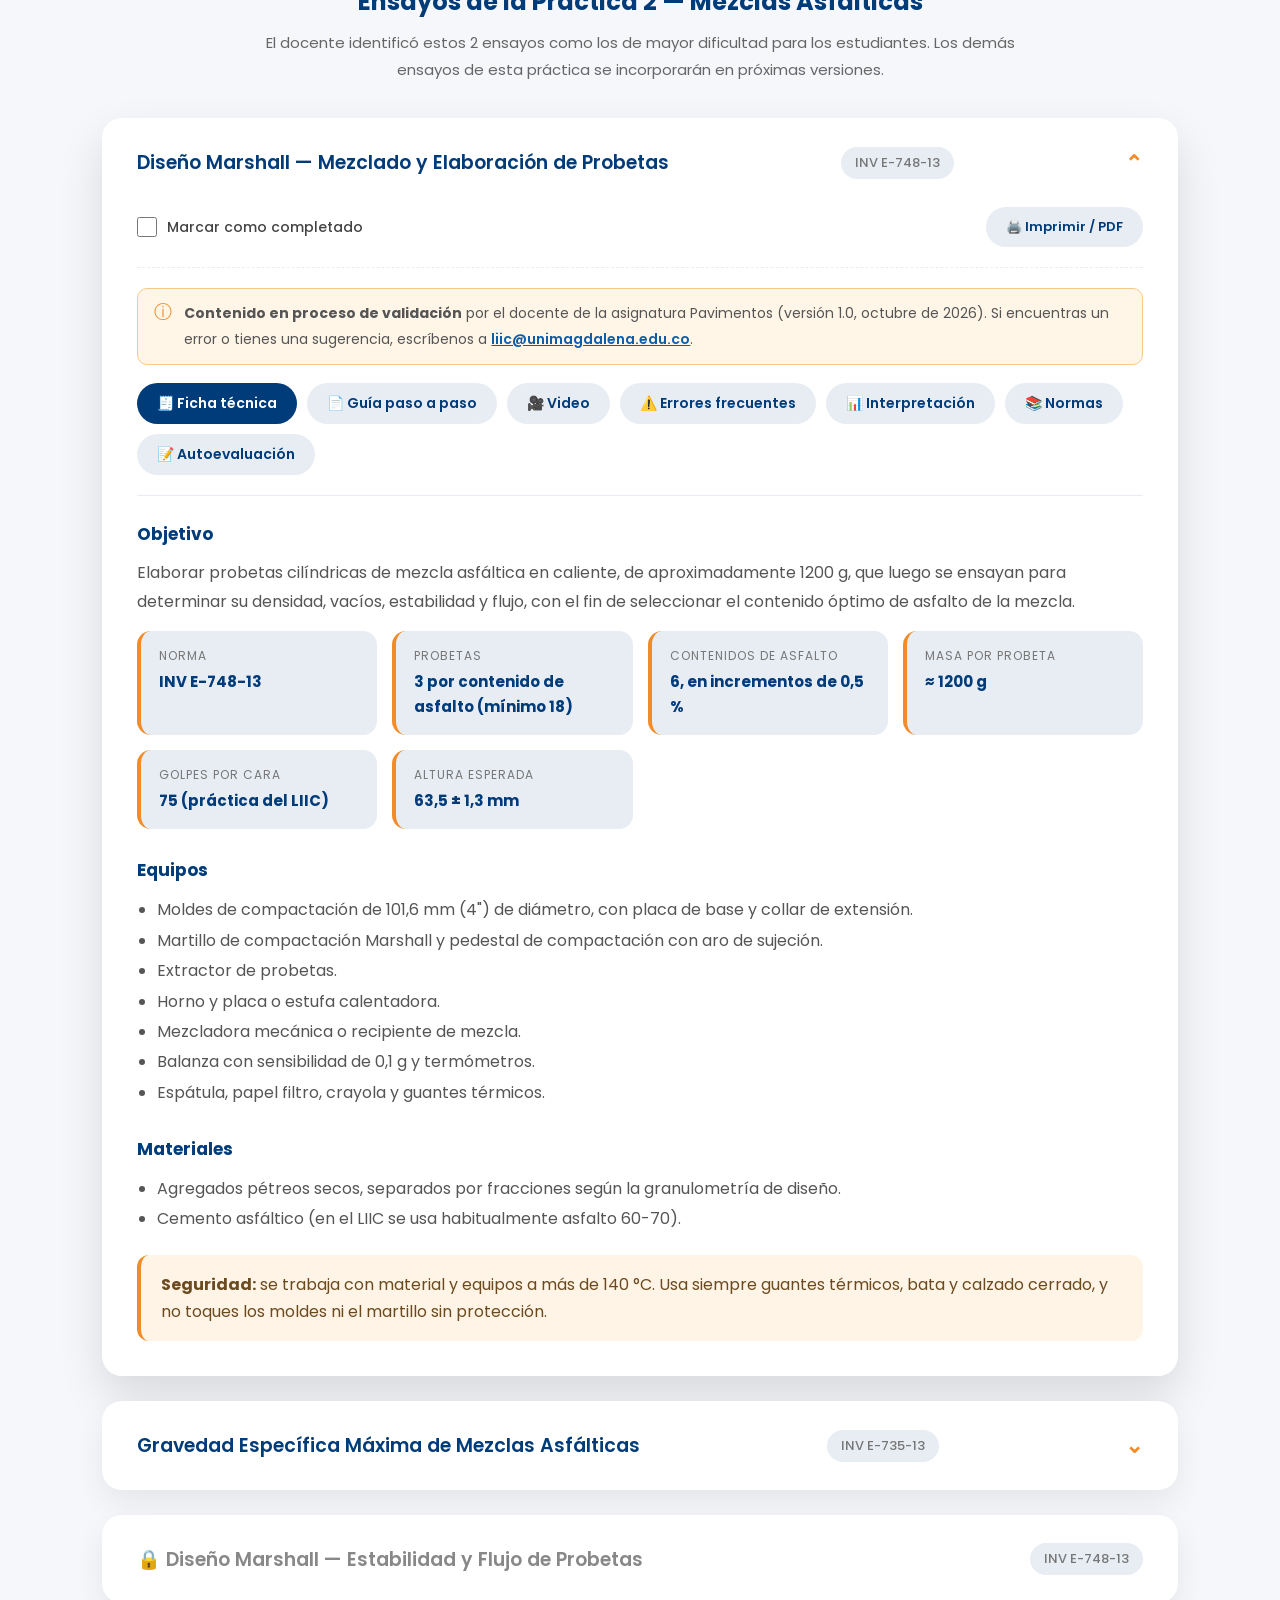
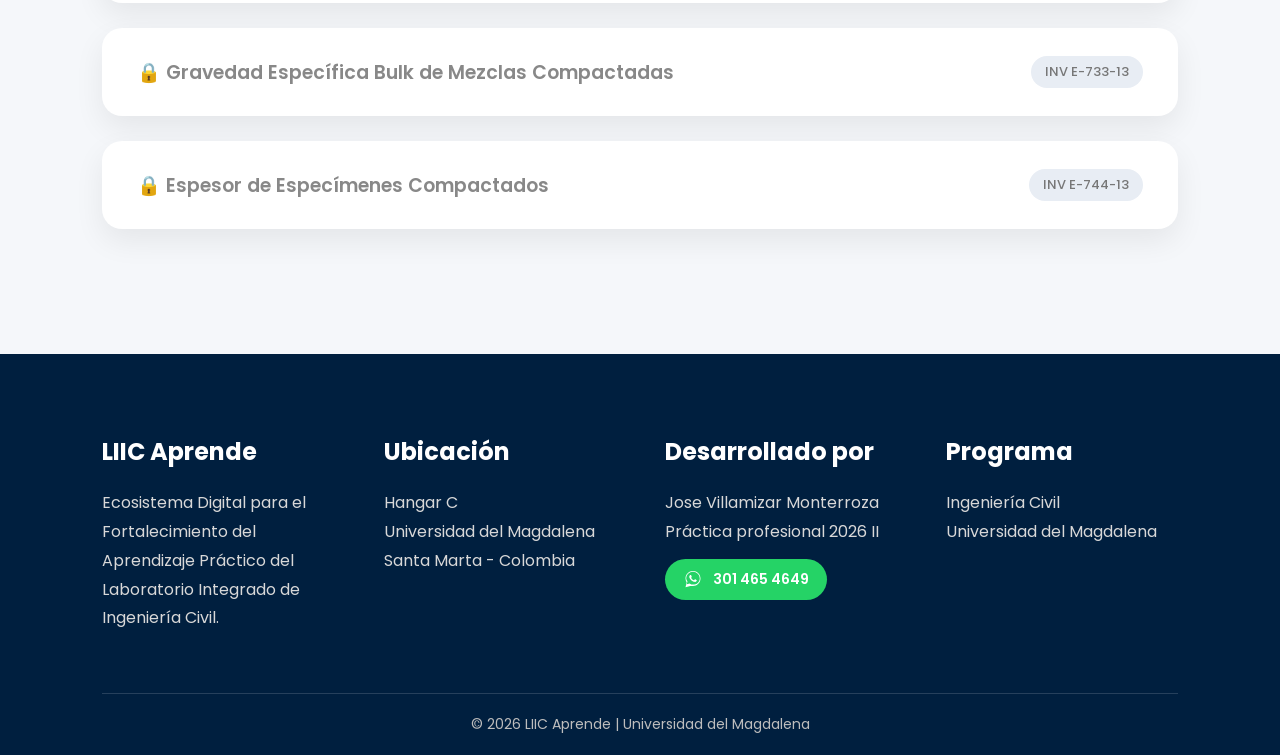
==== commit 42ee8831: "Revert "Quita el botón Imprimir / PDF de los ensayos" This reverts commit 606481397d4f2e6aa18c6b18d1" ====
--- a/modulo.html
+++ b/modulo.html
@@ -158,6 +158,7 @@
                         <input type="checkbox" class="checkCompletado">
                         Marcar como completado
                     </label>
+                    <button type="button" class="btnImprimir">🖨️ Imprimir / PDF</button>
                 </div>
 
                 <div class="avisoValidacion">
@@ -439,6 +440,7 @@
                         <input type="checkbox" class="checkCompletado">
                         Marcar como completado
                     </label>
+                    <button type="button" class="btnImprimir">🖨️ Imprimir / PDF</button>
                 </div>
 
                 <div class="avisoValidacion">
@@ -734,7 +736,7 @@
     </footer>
 
     <script src="https://player.vimeo.com/api/player.js"></script>
-    <script src="js/app.js?v=7"></script>
+    <script src="js/app.js?v=6"></script>
 </body>
 
 </html>
